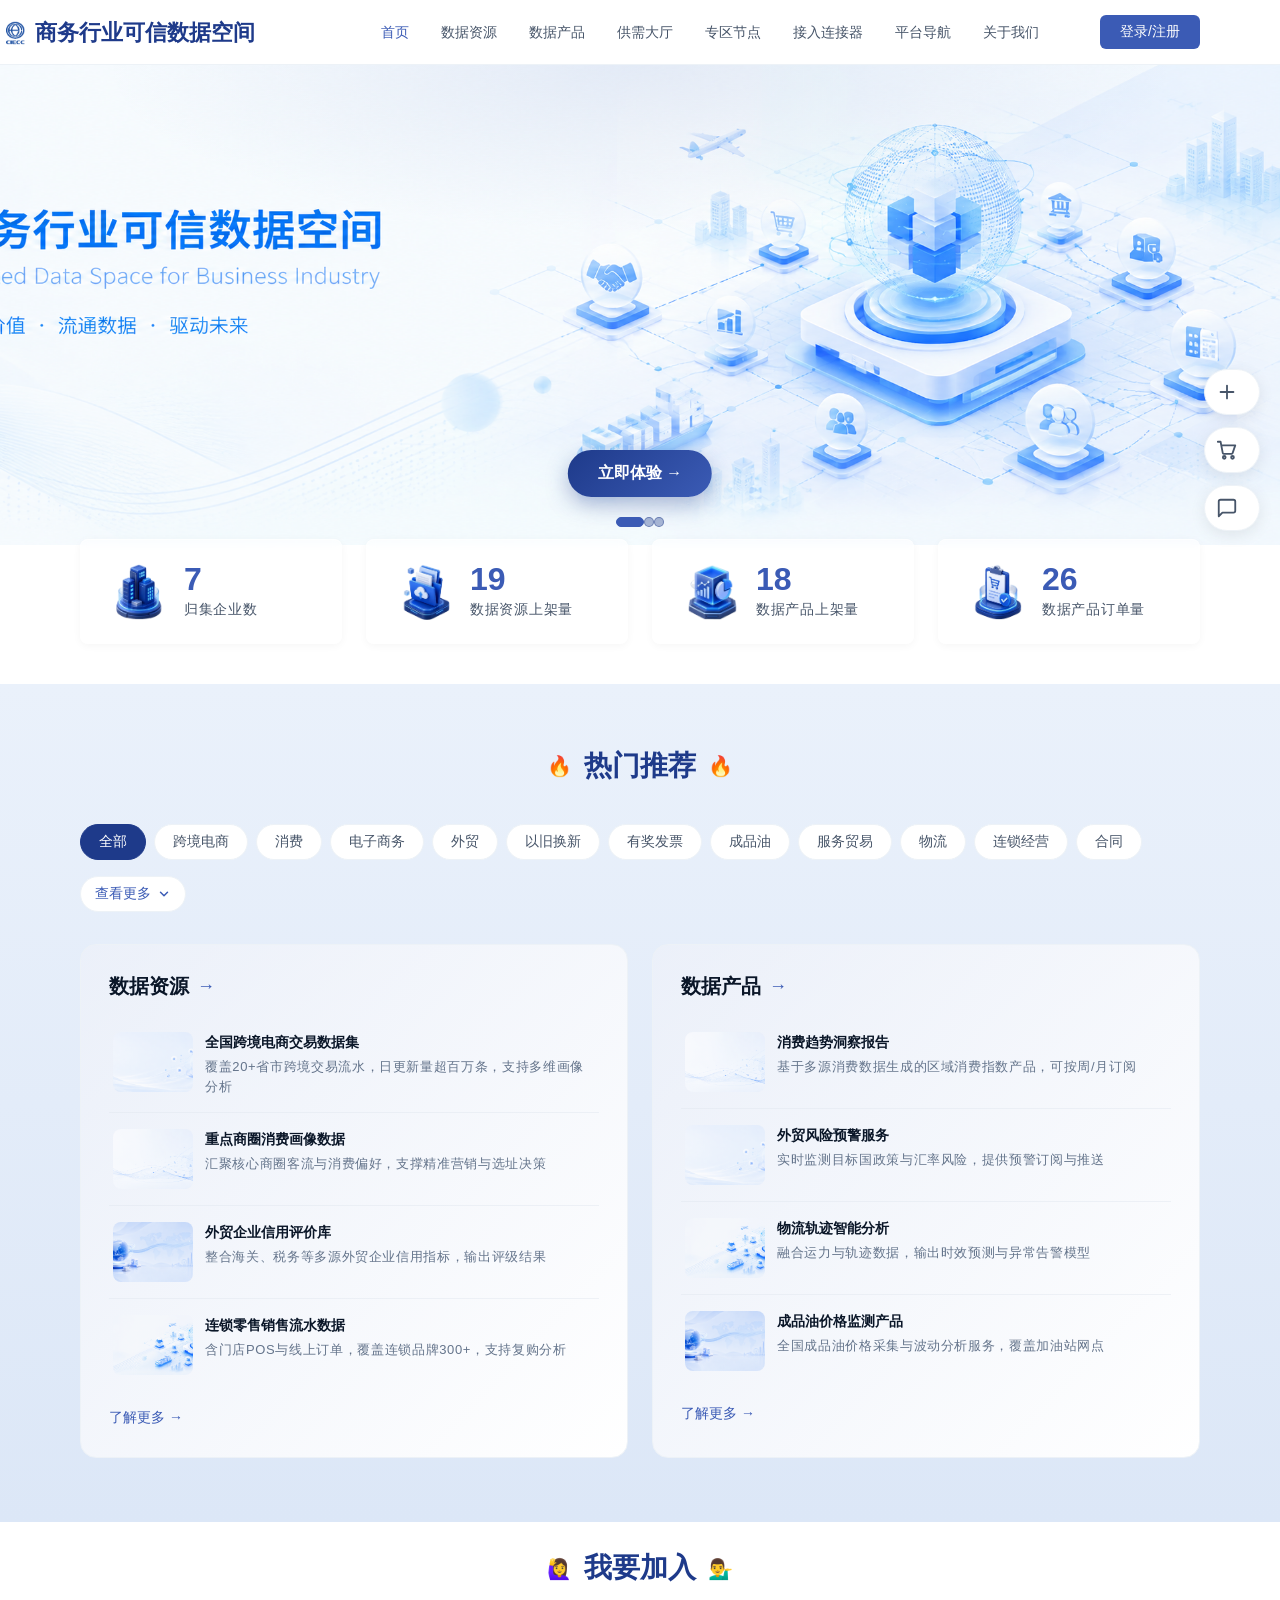
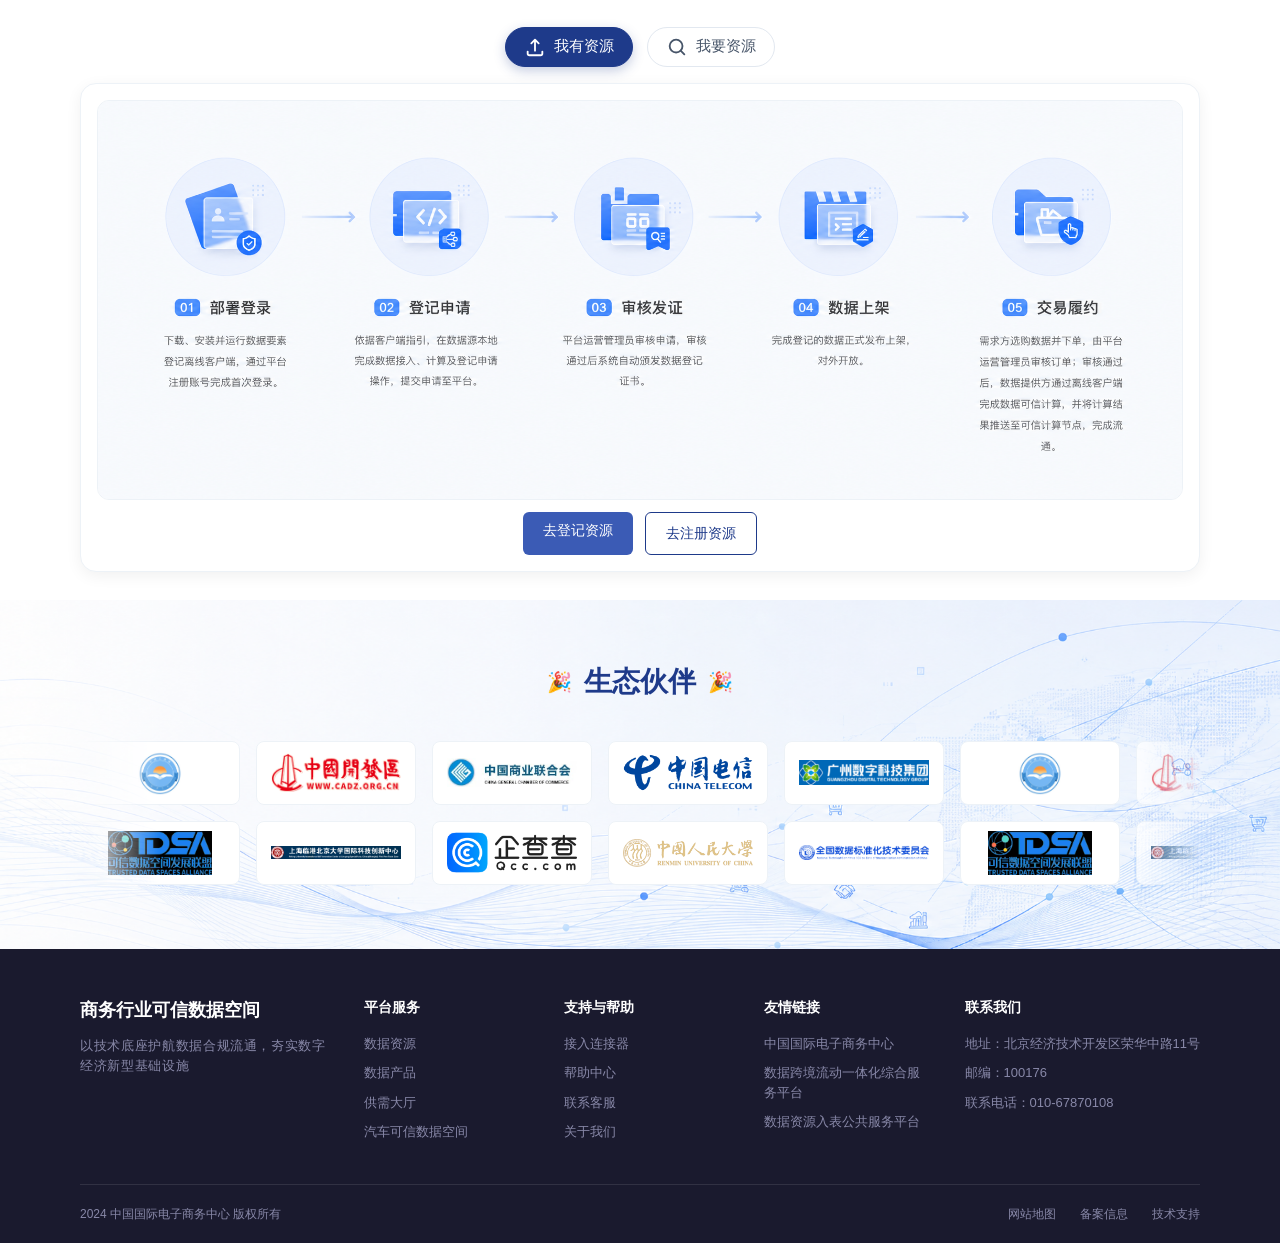
==== index.html @ 0d0eed69 "remove: 智能问数开关 from data resource/product pages" ====
<!DOCTYPE html>
<html lang="zh-CN">
<head>
  <meta charset="UTF-8">
  <meta name="viewport" content="width=device-width, initial-scale=1.0">
  <title>商务行业可信数据空间</title>
  <style>
    :root {
      --primary: #1E3A8A;
      --primary-light: #3B5BB5;
      --primary-bg: #EEF1F9;
      --bg-page: #FFFFFF;
      --bg-section: #F1F5F9;
      --text-primary: #0A1628;
      --text-secondary: #475569;
      --text-tertiary: #64748B;
      --border: #E2E8F0;
      --border-light: #EDF2F7;
      --footer-bg: #1A1A2E;
      --footer-text: #8888A8;
      --white: #FFFFFF;
      --shadow: 0 2px 8px rgba(0, 0, 0, 0.04);
      --shadow-card: 0 4px 16px rgba(0, 0, 0, 0.06);
      --radius-sm: 6px;
      --radius-md: 8px;
      --radius-lg: 12px;
      --radius-xl: 16px;
      --radius-full: 999px;
    }

    * {
      margin: 0;
      padding: 0;
      box-sizing: border-box;
    }

    body {
      font-family: "Inter", -apple-system, BlinkMacSystemFont, "PingFang SC", "Microsoft YaHei", sans-serif;
      color: var(--text-primary);
      background: var(--bg-page);
      line-height: 1.5;
      min-width: 320px;
    }

    a {
      text-decoration: none;
      color: inherit;
    }

    button {
      border: none;
      background: none;
      cursor: pointer;
      font-family: inherit;
    }

    img {
      max-width: 100%;
      display: block;
    }

    .container {
      max-width: 1440px;
      margin: 0 auto;
      padding: 0 80px;
    }

    /* 导航栏 */
    .navbar {
      position: sticky;
      top: 0;
      z-index: 100;
      background: rgba(255, 255, 255, 0.96);
      backdrop-filter: blur(8px);
      border-bottom: 1px solid var(--border-light);
    }

    .navbar-inner {
      height: 64px;
      display: flex;
      align-items: center;
      justify-content: space-between;
      flex-wrap: nowrap;
    }

    .nav-left {
      display: flex;
      align-items: center;
      gap: 8px;
      transform: translateX(-80px);
      flex-shrink: 0;
    }

    .nav-center {
      flex: 1;
      display: flex;
      align-items: center;
      justify-content: center;
      gap: 24px;
      min-width: 0;
    }

    .nav-right {
      flex-shrink: 0;
      margin-left: 16px;
      display: flex;
      align-items: center;
      gap: 12px;
    }

    .nav-search {
      display: none;
      align-items: center;
      gap: 8px;
      width: 320px;
      max-width: 100%;
      padding: 8px 14px;
      background: #F5F7FA;
      border-radius: var(--radius-full);
      border: 1px solid transparent;
      transition: border-color 0.2s, background 0.2s;
    }

    .nav-search:not([hidden]) {
      display: flex;
    }

    .nav-search:focus-within {
      background: #fff;
      border-color: var(--primary-light);
    }

    .nav-search .search-icon {
      width: 16px;
      height: 16px;
      color: #94A3B8;
      flex-shrink: 0;
    }

    .nav-search input {
      flex: 1;
      border: none;
      background: transparent;
      outline: none;
      font-size: 14px;
      color: var(--text-primary);
      min-width: 0;
    }

    .nav-search input::placeholder {
      color: #94A3B8;
    }

    .btn-workbench {
      display: none;
      align-items: center;
      gap: 6px;
      padding: 8px 18px;
      background: #fff;
      color: var(--primary-light);
      border: 1px solid #E2E8F0;
      border-radius: var(--radius-sm);
      font-size: 14px;
      font-weight: 500;
      cursor: pointer;
      transition: background 0.2s, border-color 0.2s;
      white-space: nowrap;
    }

    .btn-workbench:not([hidden]) {
      display: flex;
    }

    .btn-workbench:hover {
      background: var(--primary-bg);
      border-color: var(--primary-light);
    }

    .btn-workbench svg {
      width: 16px;
      height: 16px;
    }

    .logo-img {
      width: 27px;
      height: 32px;
      border-radius: 6px;
      object-fit: cover;
    }

    .logo-text {
      font-size: 22px;
      font-weight: 600;
      color: #1E3A8A;
      white-space: nowrap;
    }

    .nav-menu {
      display: none;
      align-items: center;
      gap: 32px;
    }

    .nav-menu:not([hidden]) {
      display: flex;
    }

    .nav-link {
      font-size: 14px;
      color: var(--text-secondary);
      transition: color 0.2s;
      white-space: nowrap;
    }

    .nav-link:hover,
    .nav-link.active {
      color: var(--primary-light);
    }

    /* 侧边栏 */
    .side-bar {
      position: fixed;
      top: 50%;
      right: 20px;
      transform: translateY(-50%);
      z-index: 200;
      display: flex;
      flex-direction: column;
      gap: 12px;
    }

    .side-item {
      display: flex;
      align-items: center;
      justify-content: flex-end;
      gap: 10px;
      padding: 10px;
      border: 1px solid var(--border-light);
      border-radius: var(--radius-full);
      background: var(--white);
      color: var(--text-secondary);
      box-shadow: 0 4px 16px rgba(0, 0, 0, 0.08);
      cursor: pointer;
      transition: all 0.2s;
      overflow: hidden;
    }

    .side-item:hover {
      background: var(--primary-light);
      color: var(--white);
      border-color: var(--primary-light);
    }

    .side-icon {
      display: flex;
      align-items: center;
      justify-content: center;
      width: 24px;
      height: 24px;
      flex-shrink: 0;
    }

    .side-icon svg {
      width: 22px;
      height: 22px;
    }

    .side-label {
      max-width: 0;
      opacity: 0;
      font-size: 14px;
      font-weight: 500;
      white-space: nowrap;
      transition: max-width 0.25s ease, opacity 0.2s ease, margin 0.25s ease;
    }

    .side-item:hover .side-label {
      max-width: 80px;
      opacity: 1;
      margin-left: 4px;
    }

    .side-toast {
      position: fixed;
      top: 24px;
      left: 50%;
      transform: translateX(-50%) translateY(-20px);
      z-index: 300;
      padding: 12px 24px;
      background: rgba(26, 26, 46, 0.92);
      color: var(--white);
      font-size: 14px;
      border-radius: var(--radius-md);
      opacity: 0;
      pointer-events: none;
      transition: opacity 0.25s, transform 0.25s;
    }

    .side-toast.show {
      opacity: 1;
      transform: translateX(-50%) translateY(0);
    }

    .nav-item-has-dropdown {
      position: relative;
      display: flex;
      align-items: center;
    }

    .nav-dropdown {
      position: absolute;
      top: 100%;
      left: 50%;
      transform: translateX(-50%);
      min-width: 160px;
      margin-top: 8px;
      padding: 8px 0;
      background: var(--white);
      border: 1px solid var(--border-light);
      border-radius: var(--radius-md);
      box-shadow: 0 8px 24px rgba(0, 0, 0, 0.08);
      opacity: 0;
      visibility: hidden;
      transition: opacity 0.2s, visibility 0.2s;
    }

    .nav-item-has-dropdown:hover .nav-dropdown {
      opacity: 1;
      visibility: visible;
    }

    .nav-dropdown-item {
      display: block;
      padding: 10px 20px;
      font-size: 14px;
      color: var(--text-secondary);
      white-space: nowrap;
      transition: background 0.2s, color 0.2s;
    }

    .nav-dropdown-item:hover {
      background: var(--primary-bg);
      color: var(--primary-light);
    }

    .nav-dropdown-item.current {
      color: var(--primary-light);
      font-weight: 600;
      background: var(--primary-bg);
    }

    .nav-dropdown-item.current::after {
      content: '✓';
      margin-left: 8px;
      font-weight: 700;
    }

    .btn-primary {
      display: inline-block;
      background: var(--primary-light);
      color: var(--white);
      padding: 8px 20px;
      border-radius: var(--radius-sm);
      font-size: 14px;
      font-weight: 500;
      transition: opacity 0.2s, transform 0.2s;
    }

    .btn-primary:hover {
      opacity: 0.9;
      transform: translateY(-1px);
    }

    /* Hero */
    .hero {
      position: relative;
      width: 100%;
      min-height: 480px;
      overflow: hidden;
    }

    .hero::before {
      content: "";
      position: absolute;
      inset: 0;
      z-index: 1;
      background: radial-gradient(ellipse 60% 50% at 50% 0%, rgba(59, 91, 181, 0.10), transparent 70%);
      pointer-events: none;
    }

    .hero-slider {
      position: absolute;
      inset: 0;
      z-index: 0;
    }

    .hero-slide {
      position: absolute;
      inset: 0;
      opacity: 0;
      transition: opacity 0.8s ease-in-out;
      background-size: cover;
      background-position: right center;
      background-repeat: no-repeat;
    }

    .hero-slide.active {
      opacity: 1;
    }

    .hero-experience-btn {
      position: absolute;
      left: 50%;
      bottom: 48px;
      transform: translateX(-50%);
      z-index: 4;
      display: none;
      align-items: center;
      gap: 8px;
      padding: 13px 30px;
      font-size: 16px;
      font-weight: 600;
      color: #fff;
      background: linear-gradient(135deg, #1E3A8A, #3B5BB5);
      border: none;
      border-radius: 999px;
      cursor: pointer;
      box-shadow: 0 8px 22px rgba(30, 58, 138, 0.35);
      transition: background 0.25s, box-shadow 0.25s;
    }

    .hero-experience-btn:hover {
      background: linear-gradient(135deg, #3B5BB5, #5568C4);
      box-shadow: 0 10px 26px rgba(30, 58, 138, 0.45);
    }

    .hero-slide.active .hero-experience-btn {
      display: inline-flex;
    }

    .hero-inner {
      position: relative;
      z-index: 2;
      width: 100%;
      max-width: 1440px;
      height: 100%;
      min-height: 480px;
      margin: 0 auto;
      padding: 0 80px;
      display: flex;
      align-items: center;
      justify-content: flex-start;
    }

    .hero-content {
      position: relative;
      z-index: 3;
      max-width: 520px;
      text-align: left;
    }

    .hero-title,
    .hero-subtitle {
      text-align: left;
    }

    .hero-dots {
      position: static;
      z-index: 3;
      display: flex;
      align-items: center;
      justify-content: center;
      gap: 10px;
    }

    .hero-dot {
      width: 10px;
      height: 10px;
      border-radius: 50%;
      background: rgba(30, 58, 138, 0.35);
      border: 1px solid rgba(30, 58, 138, 0.45);
      cursor: pointer;
      transition: all 0.3s;
    }

    .hero-dot.active {
      width: 28px;
      border-radius: 999px;
      background: var(--primary-light);
      border-color: var(--primary-light);
    }

    /* 统计栏（含轮播指示器） */
    .stats {
      position: relative;
      z-index: 10;
      padding: 32px 0 40px;
      background: transparent;
    }

    .stats-dots {
      display: flex;
      justify-content: center;
      margin-bottom: 24px;
    }

    /* 平台概况（数据要素跨境） */
    .overview-grid {
      display: grid;
      grid-template-columns: repeat(6, 1fr);
      gap: 20px;
      margin-bottom: 48px;
    }

    .cross-border-top {
      padding-top: 40px;
    }

    .overview-card {
      background: #fff;
      border-radius: 16px;
      padding: 28px 32px;
      box-shadow: 0 8px 24px rgba(30, 58, 138, 0.08);
      display: flex;
      align-items: center;
      gap: 18px;
    }

    .overview-card .oc-icon {
      width: 48px;
      height: 48px;
      border-radius: 12px;
      background: linear-gradient(135deg, #1E3A8A, #3B5BB5);
      flex-shrink: 0;
    }

    .overview-card .oc-num {
      font-size: 30px;
      font-weight: 700;
      color: var(--primary);
      line-height: 1.1;
      font-variant-numeric: tabular-nums;
    }

    .overview-card .oc-label {
      font-size: 15px;
      color: #555;
      margin-top: 4px;
      letter-spacing: 0.05em;
    }

    /* 数据登记动态表格 */
    .registry-section {
      background: #fff;
      border-radius: 16px;
      padding: 28px 32px 32px;
      box-shadow: 0 8px 24px rgba(30, 58, 138, 0.08);
      margin-bottom: 48px;
    }

    .registry-table-wrap {
      overflow-x: auto;
      max-height: 420px;
      overflow-y: auto;
    }

    .registry-table {
      width: 100%;
      border-collapse: collapse;
      font-size: 14px;
      white-space: nowrap;
    }

    .registry-table th,
    .registry-table td {
      padding: 12px 14px;
      text-align: left;
      border-bottom: 1px solid #eef1f6;
    }

    .registry-table th {
      position: sticky;
      top: 0;
      background: #EDF1F8;
      color: var(--primary);
      font-weight: 600;
      z-index: 1;
    }

    .registry-table tbody tr:hover {
      background: #F4F6FB;
    }

    /* 入表占位 */
    .placeholder-block {
      margin: 60px auto;
      max-width: 900px;
      min-height: 320px;
      border: 2px dashed #c3d0e6;
      border-radius: 16px;
      display: flex;
      align-items: center;
      justify-content: center;
      color: #8a97ad;
      font-size: 18px;
      background: rgba(255, 255, 255, 0.5);
    }

    /* 通用平台板块标题 */
    .platform-section-title {
      font-size: 26px;
      font-weight: 700;
      line-height: 1.3;
      color: var(--primary);
      text-align: center;
      margin: 48px 0 32px;
    }

    .hero-title {
      font-size: 40px;
      font-weight: 700;
      line-height: 1.3;
      color: var(--text-primary);
      margin-bottom: 16px;
    }

    .hero-subtitle {
      font-size: 15px;
      line-height: 1.625;
      color: var(--text-secondary);
      letter-spacing: 0.05em;
    }

    /* 统计栏 */
    .stats {
      position: relative;
      z-index: 10;
      padding: 0 0 40px;
      background: transparent;
      margin-top: -72px;
    }

    .stats-dots {
      display: flex;
      justify-content: center;
      margin-top: 44px;
      margin-bottom: 12px;
    }

    .stats-grid {
      display: grid;
      grid-template-columns: repeat(4, 1fr);
      gap: 24px;
    }

    .stat-card {
      display: flex;
      align-items: center;
      gap: 16px;
      padding: 24px 32px;
      background: rgba(255, 255, 255, 0.55);
      border-radius: var(--radius-md);
      box-shadow: var(--shadow), inset 0 1px 0 rgba(255, 255, 255, 0.6);
      backdrop-filter: blur(4px);
    }

    .stat-icon {
      width: 56px;
      height: 56px;
      display: flex;
      align-items: center;
      justify-content: center;
      flex-shrink: 0;
    }

    .stat-icon img {
      width: 100%;
      height: 100%;
      object-fit: contain;
    }

    .stat-number {
      font-size: 32px;
      font-weight: 700;
      color: var(--primary-light);
      line-height: 1;
      font-variant-numeric: tabular-nums;
    }

    .stat-label {
      font-size: 14px;
      color: var(--text-secondary);
      margin-top: 4px;
      letter-spacing: 0.05em;
    }

    /* 区块标题 */
    .section-title {
      display: flex;
      align-items: center;
      justify-content: center;
      gap: 12px;
      font-size: 28px;
      font-weight: 700;
      line-height: 1.3;
      color: var(--primary);
      margin-bottom: 40px;
      text-align: center;
    }

    .section-title .icon {
      font-size: 20px;
    }

    /* 我要加入 */
    .join-section {
      padding: 28px 0;
      background: var(--bg-page);
    }

    .join-tabs {
      display: flex;
      justify-content: center;
      gap: 14px;
      margin-bottom: 16px;
    }

    .join-tab {
      display: flex;
      align-items: center;
      gap: 8px;
      padding: 8px 18px;
      border-radius: var(--radius-full);
      border: 1px solid var(--border);
      background: var(--white);
      color: var(--text-secondary);
      font-size: 15px;
      font-weight: 500;
      transition: all 0.25s;
    }

    .join-tab:hover {
      border-color: var(--primary);
      color: var(--primary);
    }

    .join-tab.active {
      background: var(--primary);
      border-color: var(--primary);
      color: var(--white);
      box-shadow: 0 4px 12px rgba(30, 58, 138, 0.25);
    }

    .join-tab-icon {
      width: 22px;
      height: 22px;
      display: flex;
      align-items: center;
      justify-content: center;
    }

    .join-panel {
      display: none;
      animation: fadeIn 0.3s ease;
    }

    .join-panel.active {
      display: block;
    }

    @keyframes fadeIn {
      from { opacity: 0; transform: translateY(8px); }
      to { opacity: 1; transform: translateY(0); }
    }

    .join-card {
      max-width: 1200px;
      margin: 0 auto;
      padding: 16px;
      background: var(--white);
      border: 1px solid var(--border-light);
      border-radius: var(--radius-xl);
      box-shadow: var(--shadow-card);
    }

    .join-flowchart {
      margin-bottom: 12px;
      min-height: 180px;
      display: flex;
      align-items: center;
      justify-content: center;
      background: var(--bg-section);
      border: 1px solid var(--border-light);
      border-radius: var(--radius-lg);
      color: var(--text-tertiary);
      font-size: 16px;
      font-weight: 500;
      overflow: hidden;
    }

    .join-flowchart img {
      max-width: 100%;
      height: auto;
      display: block;
    }

    .join-card-header {
      display: flex;
      align-items: center;
      gap: 12px;
      margin-bottom: 16px;
    }

    .join-card-icon {
      width: 40px;
      height: 40px;
      border-radius: 10px;
      background: var(--primary);
      display: flex;
      align-items: center;
      justify-content: center;
    }

    .join-card-icon svg {
      width: 22px;
      height: 22px;
    }

    .join-card-title {
      font-size: 20px;
      font-weight: 600;
      line-height: 1.35;
      color: var(--text-primary);
    }

    .join-card-desc {
      font-size: 14px;
      color: var(--text-secondary);
      margin-bottom: 24px;
      line-height: 1.6;
      letter-spacing: 0.05em;
    }

    .join-actions {
      display: flex;
      justify-content: center;
      gap: 12px;
      flex-wrap: wrap;
    }

    .btn-outline {
      padding: 10px 20px;
      border-radius: var(--radius-sm);
      border: 1px solid var(--primary);
      color: var(--primary);
      font-size: 14px;
      font-weight: 500;
      background: var(--white);
      transition: all 0.2s;
    }

    .btn-outline:hover {
      background: var(--primary-bg);
    }

    /* 热门推荐 */
    .recommend {
      padding: 64px 0;
      background: linear-gradient(180deg, #EAF1Fb 0%, #DCE7F7 100%);
    }

    .filter-bar {
      display: flex;
      align-items: center;
      justify-content: space-between;
      gap: 16px;
      margin-bottom: 32px;
      flex-wrap: wrap;
    }

    .filter-tags {
      display: flex;
      align-items: flex-start;
      gap: 8px;
      flex-wrap: wrap;
      max-height: 42px;
      overflow: hidden;
      transition: max-height 0.3s ease;
    }

    .filter-tags.expanded {
      max-height: 150px;
    }

    .filter-tag {
      padding: 8px 18px;
      border-radius: var(--radius-full);
      border: 1px solid var(--border-light);
      background: var(--white);
      color: var(--text-secondary);
      font-size: 14px;
      transition: all 0.2s;
      white-space: nowrap;
    }

    .filter-tag:hover {
      border-color: var(--primary);
      color: var(--primary);
    }

    .filter-tag.active {
      background: var(--primary);
      border-color: var(--primary);
      color: var(--white);
    }

    .filter-toggle {
      display: flex;
      align-items: center;
      gap: 6px;
      padding: 8px 14px;
      border-radius: var(--radius-full);
      border: 1px solid var(--border-light);
      background: var(--white);
      color: var(--primary-light);
      font-size: 14px;
      white-space: nowrap;
      cursor: pointer;
      transition: all 0.2s;
      flex-shrink: 0;
    }

    .filter-toggle svg {
      width: 14px;
      height: 14px;
      transition: transform 0.2s;
    }

    .filter-toggle.expanded svg {
      transform: rotate(180deg);
    }

    .recommend-cards {
      display: grid;
      grid-template-columns: repeat(2, 1fr);
      gap: 24px;
    }

    .recommend-card {
      background: linear-gradient(135deg, rgba(238, 241, 249, 0.7) 0%, var(--white) 100%);
      border-radius: var(--radius-xl);
      padding: 28px;
      border: 1px solid var(--border-light);
    }

    .recommend-card-header {
      display: flex;
      align-items: center;
      gap: 8px;
      margin-bottom: 16px;
    }

    .recommend-card-title {
      font-size: 20px;
      font-weight: 600;
      line-height: 1.35;
      color: var(--text-primary);
    }

    .recommend-card-arrow {
      color: var(--primary-light);
      font-size: 18px;
      font-weight: 700;
    }

    .recommend-list {
      display: flex;
      flex-direction: column;
    }

    .recommend-item {
      display: flex;
      gap: 12px;
      padding: 16px 4px;
      border-bottom: 1px solid rgba(226, 232, 240, 0.5);
    }

    .recommend-item:last-child {
      border-bottom: none;
    }

    .recommend-thumb {
      width: 80px;
      height: 60px;
      border-radius: var(--radius-md);
      background: #E4E9F6;
      flex-shrink: 0;
      object-fit: cover;
    }

    .recommend-item-title {
      font-size: 14px;
      font-weight: 600;
      color: var(--text-primary);
      margin-bottom: 4px;
    }

    .recommend-item-desc {
      font-size: 13px;
      color: var(--text-tertiary);
      line-height: 1.5;
      letter-spacing: 0.05em;
      overflow: hidden;
      text-overflow: ellipsis;
      display: -webkit-box;
      -webkit-line-clamp: 2;
      -webkit-box-orient: vertical;
    }

    .recommend-more {
      display: inline-flex;
      align-items: center;
      gap: 4px;
      margin-top: 16px;
      color: var(--primary-light);
      font-size: 14px;
      font-weight: 500;
    }

    /* 生态伙伴 */
    .partners {
      padding: 64px 0;
      background: url('./assets/images/joinus-bg.png') center/cover no-repeat;
      overflow: hidden;
    }

    .partner-row {
      position: relative;
      margin-bottom: 16px;
      overflow: hidden;
      mask-image: linear-gradient(to right, transparent, black 80px, black calc(100% - 80px), transparent);
      -webkit-mask-image: linear-gradient(to right, transparent, black 80px, black calc(100% - 80px), transparent);
    }

    .partner-row:last-child {
      margin-bottom: 0;
    }

    .partner-track {
      display: flex;
      gap: 16px;
      width: max-content;
      animation: scroll-left 40s linear infinite;
    }

    .partner-row:nth-child(2) .partner-track {
      animation: scroll-right 45s linear infinite;
    }

    .partner-track:hover {
      animation-play-state: paused;
    }

    @keyframes scroll-left {
      0% { transform: translateX(0); }
      100% { transform: translateX(-33.333%); }
    }

    @keyframes scroll-right {
      0% { transform: translateX(-33.333%); }
      100% { transform: translateX(0); }
    }

    .partner-card {
      width: 160px;
      height: 64px;
      display: flex;
      align-items: center;
      justify-content: center;
      background: var(--white);
      border-radius: var(--radius-md);
      border: 1px solid var(--border-light);
      font-size: 14px;
      color: var(--text-primary);
      font-weight: 500;
      flex-shrink: 0;
    }

    .partner-card img {
      max-width: 130px;
      max-height: 44px;
      width: auto;
      height: auto;
      object-fit: contain;
    }

    /* 页脚 */
    .footer {
      background: var(--footer-bg);
      color: var(--footer-text);
      padding: 48px 0 0;
    }

    .footer-top {
      display: grid;
      grid-template-columns: 1.5fr 1fr 1fr 1fr max-content;
      gap: 32px;
      padding-bottom: 32px;
    }

    .footer-contact-col .footer-link {
      white-space: nowrap;
    }

    .footer-brand-title {
      font-size: 18px;
      font-weight: 600;
      color: var(--white);
      margin-bottom: 12px;
    }

    .footer-brand-desc {
      font-size: 13px;
      line-height: 1.6;
      color: var(--footer-text);
      letter-spacing: 0.05em;
    }

    .footer-col-title {
      font-size: 14px;
      font-weight: 600;
      color: var(--white);
      margin-bottom: 16px;
    }

    .footer-link {
      display: block;
      font-size: 13px;
      color: var(--footer-text);
      margin-bottom: 10px;
      transition: color 0.2s;
    }

    .footer-link:hover {
      color: var(--white);
    }

    .footer-divider {
      height: 1px;
      background: rgba(255, 255, 255, 0.1);
    }

    .footer-bottom {
      display: flex;
      justify-content: space-between;
      align-items: center;
      padding: 20px 0;
      font-size: 12px;
      color: var(--footer-text);
      flex-wrap: wrap;
      gap: 12px;
    }

    .footer-bottom-links {
      display: flex;
      gap: 24px;
    }

    .footer-bottom-links a:hover {
      color: var(--white);
    }

    /* 响应式 */
    @media (max-width: 1200px) {
      .container {
        padding: 0 48px;
      }

      .nav-left {
        transform: translateX(-48px);
      }

      .stats-grid {
        grid-template-columns: repeat(2, 1fr);
      }

      .overview-grid {
        grid-template-columns: repeat(3, 1fr);
      }
    }

    @media (max-width: 992px) {
      .nav-center {
        display: none;
      }

      .hero-title {
        font-size: 32px;
      }

      .recommend-cards {
        grid-template-columns: 1fr;
      }

      .footer-top {
        grid-template-columns: repeat(2, 1fr);
      }
    }

    @media (max-width: 768px) {
      .container {
        padding: 0 24px;
      }

      .nav-left {
        transform: translateX(-24px);
      }

      .stats-grid {
        grid-template-columns: 1fr;
      }

      .overview-grid {
        grid-template-columns: repeat(2, 1fr);
      }

      .join-tabs {
        flex-direction: column;
        align-items: center;
      }

      .filter-bar {
        flex-direction: column;
        align-items: flex-start;
      }

      .footer-top {
        grid-template-columns: 1fr;
        gap: 32px;
      }

      .footer-bottom {
        flex-direction: column;
        align-items: flex-start;
      }
    }
  </style>
  <link rel="stylesheet" href="./assets/css/common.css">
</head>
<body>
  <!-- 导航栏 -->
  <nav class="navbar">
    <div class="container navbar-inner">
      <div class="nav-left">
        <img src="./assets/images/2_5-20260821_150924995.png" alt="Logo" class="logo-img">
        <span class="logo-text">商务行业可信数据空间</span>
      </div>
      <div class="nav-center" id="navCenter">
        <div class="nav-menu">
          <a href="index.html" class="nav-link active">首页</a>
          <a href="data-resource.html" class="nav-link">数据资源</a>
          <a href="data-product.html" class="nav-link">数据产品</a>
          <a href="supply-demand.html" class="nav-link">供需大厅</a>
          <div class="nav-item-has-dropdown">
            <a href="zone-nodes.html" class="nav-link">专区节点</a>
            <div class="nav-dropdown">
              <a href="car-data-space.html" class="nav-dropdown-item">汽车可信数据空间</a>
            </div>
          </div>
          <a href="connector.html" class="nav-link">接入连接器</a>
          <div class="nav-item-has-dropdown">
            <a href="platform-nav.html" class="nav-link">平台导航</a>
            <div class="nav-dropdown">
              <a href="index.html" class="nav-dropdown-item current">商务行业可信数据空间</a>
              <a href="kuajing.html" class="nav-dropdown-item">数据跨境流动一体化综合服务平台</a>
              <a href="rukiao.html" class="nav-dropdown-item">数据资源入表公共服务平台</a>
            </div>
          </div>
          <a href="about.html" class="nav-link">关于我们</a>
        </div>
      </div>
      <div class="nav-right">
        <button class="btn-primary">登录/注册</button>
      </div>
    </div>
  </nav>

  <!-- 侧边栏 -->
  <aside class="side-bar">
    <button class="side-item" data-action="publish">
      <span class="side-icon">
        <svg viewBox="0 0 24 24" fill="none" stroke="currentColor" stroke-width="2" stroke-linecap="round" stroke-linejoin="round">
          <path d="M12 5v14M5 12h14"/>
        </svg>
      </span>
      <span class="side-label">发布需求</span>
    </button>
    <button class="side-item" data-action="cart">
      <span class="side-icon">
        <svg viewBox="0 0 24 24" fill="none" stroke="currentColor" stroke-width="2" stroke-linecap="round" stroke-linejoin="round">
          <circle cx="9" cy="20" r="1.5"/>
          <circle cx="18" cy="20" r="1.5"/>
          <path d="M2 3h3l2.4 12.4a1 1 0 001 .8h8.7a1 1 0 001-.8L21 7H6"/>
        </svg>
      </span>
      <span class="side-label">购物车</span>
    </button>
    <button class="side-item" data-action="service">
      <span class="side-icon">
        <svg viewBox="0 0 24 24" fill="none" stroke="currentColor" stroke-width="2" stroke-linecap="round" stroke-linejoin="round">
          <path d="M21 15a2 2 0 01-2 2H7l-4 4V5a2 2 0 012-2h14a2 2 0 012 2z"/>
        </svg>
      </span>
      <span class="side-label">联系客服</span>
    </button>
  </aside>

  <!-- 侧边栏提示弹窗（占位） -->
  <div class="side-toast" id="sideToast"></div>

  <!-- Hero -->
  <section class="hero">
    <div class="hero-slider" id="heroSlider">
      <div class="hero-slide active" data-href="index.html" style="background-image: url('./assets/images/商务行业可信数据空间.png');">
        <button class="hero-experience-btn">立即体验 →</button>
      </div>
      <div class="hero-slide" data-href="kuajing.html" style="background-image: url('./assets/images/数据跨境流动一体化综合服务平台.png');">
        <button class="hero-experience-btn">立即体验 →</button>
      </div>
      <div class="hero-slide" data-href="rukiao.html" style="background-image: url('./assets/images/数据资源入表公共服务平台.png');">
        <button class="hero-experience-btn">立即体验 →</button>
      </div>
    </div>
  </section>

  <!-- 统计栏 -->
  <section class="stats">
    <div class="stats-dots" id="heroDots"></div>
    <div class="container">
      <div class="stats-grid">
        <div class="stat-card">
          <div class="stat-icon">
            <img src="assets/images/icon/企业数.png" alt="归集企业数">
          </div>
          <div>
            <div class="stat-number">7</div>
            <div class="stat-label">归集企业数</div>
          </div>
        </div>
        <div class="stat-card">
          <div class="stat-icon">
            <img src="assets/images/icon/数据资源上架量.png" alt="数据资源上架量">
          </div>
          <div>
            <div class="stat-number">19</div>
            <div class="stat-label">数据资源上架量</div>
          </div>
        </div>
        <div class="stat-card">
          <div class="stat-icon">
            <img src="assets/images/icon/数据产品上架量.png" alt="数据产品上架量">
          </div>
          <div>
            <div class="stat-number">18</div>
            <div class="stat-label">数据产品上架量</div>
          </div>
        </div>
        <div class="stat-card">
          <div class="stat-icon">
            <img src="assets/images/icon/数据产品订单量.png" alt="数据产品订单量">
          </div>
          <div>
            <div class="stat-number">26</div>
            <div class="stat-label">数据产品订单量</div>
          </div>
        </div>
      </div>
    </div>
  </section>

  <!-- 首页各平台板块 -->
  <div id="homeSections">
    <!-- 热门推荐 -->
    <section class="recommend">
      <div class="container">
        <h2 class="section-title"><span class="icon">🔥</span>热门推荐<span class="icon">🔥</span></h2>
        <div class="filter-bar">
          <div class="filter-tags">
            <button class="filter-tag active">全部</button>
            <button class="filter-tag">跨境电商</button>
            <button class="filter-tag">消费</button>
            <button class="filter-tag">电子商务</button>
            <button class="filter-tag">外贸</button>
            <button class="filter-tag">以旧换新</button>
            <button class="filter-tag">有奖发票</button>
            <button class="filter-tag">成品油</button>
            <button class="filter-tag">服务贸易</button>
            <button class="filter-tag">物流</button>
            <button class="filter-tag">连锁经营</button>
            <button class="filter-tag">合同</button>
          </div>
          <button class="filter-toggle" id="filterToggle">
            查看更多
            <svg viewBox="0 0 24 24" fill="none" stroke="currentColor" stroke-width="2.5" stroke-linecap="round" stroke-linejoin="round">
              <path d="M6 9l6 6 6-6"/>
            </svg>
          </button>
        </div>

        <div class="recommend-cards">
          <div class="recommend-card">
            <div class="recommend-card-header">
              <h3 class="recommend-card-title">数据资源</h3>
              <span class="recommend-card-arrow">→</span>
            </div>
            <div class="recommend-list">
              <div class="recommend-item"><img class="recommend-thumb" src="./assets/images/child-bg.png"><div><div class="recommend-item-title">全国跨境电商交易数据集</div><div class="recommend-item-desc">覆盖20+省市跨境交易流水，日更新量超百万条，支持多维画像分析</div></div></div>
              <div class="recommend-item"><img class="recommend-thumb" src="./assets/images/joinus-bg.png"><div><div class="recommend-item-title">重点商圈消费画像数据</div><div class="recommend-item-desc">汇聚核心商圈客流与消费偏好，支撑精准营销与选址决策</div></div></div>
              <div class="recommend-item"><img class="recommend-thumb" src="./assets/images/firefly-expand.png"><div><div class="recommend-item-title">外贸企业信用评价库</div><div class="recommend-item-desc">整合海关、税务等多源外贸企业信用指标，输出评级结果</div></div></div>
              <div class="recommend-item"><img class="recommend-thumb" src="./assets/images/chatgpt-20260821.png"><div><div class="recommend-item-title">连锁零售销售流水数据</div><div class="recommend-item-desc">含门店POS与线上订单，覆盖连锁品牌300+，支持复购分析</div></div></div>
            </div>
            <a href="data-resource.html" class="recommend-more">了解更多 →</a>
          </div>

          <div class="recommend-card">
            <div class="recommend-card-header">
              <h3 class="recommend-card-title">数据产品</h3>
              <span class="recommend-card-arrow">→</span>
            </div>
            <div class="recommend-list">
              <div class="recommend-item"><img class="recommend-thumb" src="./assets/images/joinus-bg.png"><div><div class="recommend-item-title">消费趋势洞察报告</div><div class="recommend-item-desc">基于多源消费数据生成的区域消费指数产品，可按周/月订阅</div></div></div>
              <div class="recommend-item"><img class="recommend-thumb" src="./assets/images/child-bg.png"><div><div class="recommend-item-title">外贸风险预警服务</div><div class="recommend-item-desc">实时监测目标国政策与汇率风险，提供预警订阅与推送</div></div></div>
              <div class="recommend-item"><img class="recommend-thumb" src="./assets/images/chatgpt-20260821.png"><div><div class="recommend-item-title">物流轨迹智能分析</div><div class="recommend-item-desc">融合运力与轨迹数据，输出时效预测与异常告警模型</div></div></div>
              <div class="recommend-item"><img class="recommend-thumb" src="./assets/images/firefly-expand.png"><div><div class="recommend-item-title">成品油价格监测产品</div><div class="recommend-item-desc">全国成品油价格采集与波动分析服务，覆盖加油站网点</div></div></div>
            </div>
            <a href="data-product.html" class="recommend-more">了解更多 →</a>
          </div>
        </div>
      </div>
    </section>

    <!-- 我要加入 -->
    <section class="join-section">
      <div class="container">
        <h2 class="section-title"><span class="icon">🙋‍♀️</span>我要加入<span class="icon">💁‍♂️</span></h2>
        <div class="join-tabs">
          <button class="join-tab active" data-tab="have">
            <span class="join-tab-icon">
              <svg viewBox="0 0 24 24" fill="none" stroke="currentColor" stroke-width="2" stroke-linecap="round" stroke-linejoin="round">
                <path d="M12 16V4m0 0l-4 4m4-4l4 4M4 17v2a2 2 0 002 2h12a2 2 0 002-2v-2"/>
              </svg>
            </span>
            我有资源
          </button>
          <button class="join-tab" data-tab="need">
            <span class="join-tab-icon">
              <svg viewBox="0 0 24 24" fill="none" stroke="currentColor" stroke-width="2" stroke-linecap="round" stroke-linejoin="round">
                <circle cx="11" cy="11" r="7"/>
                <path d="M16 16l4 4"/>
              </svg>
            </span>
            我要资源
          </button>
        </div>

        <div class="join-panel active" id="panel-have">
          <div class="join-card">
            <div class="join-flowchart"><img src="./assets/images/登记流程图.png" alt="登记资源流程图"></div>
            <div class="join-actions">
              <a class="btn-primary" href="register-pku.html">去登记资源</a>
              <a class="btn-outline" href="register-dianxin.html">去注册资源</a>
            </div>
          </div>
        </div>

        <div class="join-panel" id="panel-need">
          <div class="join-card">
            <div class="join-flowchart"><img src="./assets/images/我要资源流程图.png" alt="我要资源资源流程图"></div>
            <div class="join-actions">
              <a class="btn-primary" href="supply-demand.html">去发现资源</a>
            </div>
          </div>
        </div>
      </div>
    </section>

    <!-- 生态伙伴 -->
    <section class="partners">
      <div class="container">
        <h2 class="section-title"><span class="icon">🎉</span>生态伙伴<span class="icon">🎉</span></h2>
        <div class="partner-row">
          <div class="partner-track">
            <div class="partner-card"><img src="./assets/images/生态伙伴logo/acfic_emblem.png" alt="合作伙伴"></div><div class="partner-card"><img src="./assets/images/生态伙伴logo/cadz_logo.png" alt="合作伙伴"></div><div class="partner-card"><img src="./assets/images/生态伙伴logo/cgcc_logo.jpg" alt="合作伙伴"></div><div class="partner-card"><img src="./assets/images/生态伙伴logo/ct_wikimedia.png" alt="合作伙伴"></div><div class="partner-card"><img src="./assets/images/生态伙伴logo/gzdtg_logo.png" alt="合作伙伴"></div>
            <div class="partner-card"><img src="./assets/images/生态伙伴logo/acfic_emblem.png" alt="合作伙伴"></div><div class="partner-card"><img src="./assets/images/生态伙伴logo/cadz_logo.png" alt="合作伙伴"></div><div class="partner-card"><img src="./assets/images/生态伙伴logo/cgcc_logo.jpg" alt="合作伙伴"></div><div class="partner-card"><img src="./assets/images/生态伙伴logo/ct_wikimedia.png" alt="合作伙伴"></div><div class="partner-card"><img src="./assets/images/生态伙伴logo/gzdtg_logo.png" alt="合作伙伴"></div>
            <div class="partner-card"><img src="./assets/images/生态伙伴logo/acfic_emblem.png" alt="合作伙伴"></div><div class="partner-card"><img src="./assets/images/生态伙伴logo/cadz_logo.png" alt="合作伙伴"></div><div class="partner-card"><img src="./assets/images/生态伙伴logo/cgcc_logo.jpg" alt="合作伙伴"></div><div class="partner-card"><img src="./assets/images/生态伙伴logo/ct_wikimedia.png" alt="合作伙伴"></div><div class="partner-card"><img src="./assets/images/生态伙伴logo/gzdtg_logo.png" alt="合作伙伴"></div>
          </div>
        </div>
        <div class="partner-row">
          <div class="partner-track">
            <div class="partner-card"><img src="./assets/images/生态伙伴logo/p1_12.png" alt="合作伙伴"></div><div class="partner-card"><img src="./assets/images/生态伙伴logo/pkulinkang_logo.png" alt="合作伙伴"></div><div class="partner-card"><img src="./assets/images/生态伙伴logo/qichacha_logo.png" alt="合作伙伴"></div><div class="partner-card"><img src="./assets/images/生态伙伴logo/ruc_red_logo.png" alt="合作伙伴"></div><div class="partner-card"><img src="./assets/images/生态伙伴logo/tc609_logo.png" alt="合作伙伴"></div>
            <div class="partner-card"><img src="./assets/images/生态伙伴logo/p1_12.png" alt="合作伙伴"></div><div class="partner-card"><img src="./assets/images/生态伙伴logo/pkulinkang_logo.png" alt="合作伙伴"></div><div class="partner-card"><img src="./assets/images/生态伙伴logo/qichacha_logo.png" alt="合作伙伴"></div><div class="partner-card"><img src="./assets/images/生态伙伴logo/ruc_red_logo.png" alt="合作伙伴"></div><div class="partner-card"><img src="./assets/images/生态伙伴logo/tc609_logo.png" alt="合作伙伴"></div>
            <div class="partner-card"><img src="./assets/images/生态伙伴logo/p1_12.png" alt="合作伙伴"></div><div class="partner-card"><img src="./assets/images/生态伙伴logo/pkulinkang_logo.png" alt="合作伙伴"></div><div class="partner-card"><img src="./assets/images/生态伙伴logo/qichacha_logo.png" alt="合作伙伴"></div><div class="partner-card"><img src="./assets/images/生态伙伴logo/ruc_red_logo.png" alt="合作伙伴"></div><div class="partner-card"><img src="./assets/images/生态伙伴logo/tc609_logo.png" alt="合作伙伴"></div>
          </div>
        </div>
      </div>
    </section>
  </div>

  <!-- 页脚 -->
  <footer class="footer">
    <div class="container">
      <div class="footer-top">
        <div class="footer-col">
          <div class="footer-brand-title">商务行业可信数据空间</div>
          <p class="footer-brand-desc">以技术底座护航数据合规流通，夯实数字经济新型基础设施</p>
        </div>
        <div class="footer-col">
          <div class="footer-col-title">平台服务</div>
          <a href="data-resource.html" class="footer-link">数据资源</a>
          <a href="data-product.html" class="footer-link">数据产品</a>
          <a href="supply-demand.html" class="footer-link">供需大厅</a>
          <a href="car-data-space.html" class="footer-link">汽车可信数据空间</a>
        </div>
        <div class="footer-col">
          <div class="footer-col-title">支持与帮助</div>
          <a href="connector.html" class="footer-link">接入连接器</a>
          <a href="#" class="footer-link">帮助中心</a>
          <a href="#" class="footer-link">联系客服</a>
          <a href="about.html" class="footer-link">关于我们</a>
        </div>
        <div class="footer-col">
          <div class="footer-col-title">友情链接</div>
          <a href="#" class="footer-link">中国国际电子商务中心</a>
          <a href="kuajing.html" class="footer-link">数据跨境流动一体化综合服务平台</a>
          <a href="rukiao.html" class="footer-link">数据资源入表公共服务平台</a>
        </div>
        <div class="footer-col footer-contact-col">
          <div class="footer-col-title">联系我们</div>
          <a href="#" class="footer-link">地址：北京经济技术开发区荣华中路11号</a>
          <a href="#" class="footer-link">邮编：100176</a>
          <a href="tel:010-67870108" class="footer-link">联系电话：010-67870108</a>
        </div>
      </div>
      <div class="footer-divider"></div>
      <div class="footer-bottom">
        <span>2024 中国国际电子商务中心 版权所有</span>
        <div class="footer-bottom-links">
          <a href="#">网站地图</a>
          <a href="#">备案信息</a>
          <a href="#">技术支持</a>
        </div>
      </div>
    </div>
  </footer>

  <script>
    // 初始平台（单一站点，无平台切换）
    const currentPlatformName = '可信数据空间';

    // 我要加入 Tab 切换
    const joinTabs = document.querySelectorAll('.join-tab');
    const joinPanels = document.querySelectorAll('.join-panel');

    joinTabs.forEach(tab => {
      tab.addEventListener('click', () => {
        const target = tab.dataset.tab;

        joinTabs.forEach(t => t.classList.remove('active'));
        tab.classList.add('active');

        joinPanels.forEach(panel => {
          panel.classList.toggle('active', panel.id === 'panel-' + target);
        });
      });
    });

    // 热门推荐筛选标签
    const filterTags = document.querySelectorAll('.filter-tag');
    filterTags.forEach(tag => {
      tag.addEventListener('click', () => {
        filterTags.forEach(t => t.classList.remove('active'));
        tag.classList.add('active');
      });
    });

    // 侧边栏功能
    const sideItems = document.querySelectorAll('.side-item');
    const sideToast = document.getElementById('sideToast');
    const sideToastMessages = {
      publish: '发布需求（占位）',
      cart: '购物车（占位）',
      service: '联系客服（占位）'
    };
    let sideToastTimer = null;

    function showToast(msg) {
      sideToast.textContent = msg;
      sideToast.classList.add('show');
      clearTimeout(sideToastTimer);
      sideToastTimer = setTimeout(() => {
        sideToast.classList.remove('show');
      }, 2000);
    }

    sideItems.forEach(item => {
      item.addEventListener('click', () => {
        const action = item.dataset.action;
        showToast(sideToastMessages[action] || '占位功能');
      });
    });

    // 热门推荐 / 我要资源：占位提示
    document.querySelectorAll('[data-toast]').forEach(el => {
      el.addEventListener('click', (e) => {
        e.preventDefault();
        showToast(el.dataset.toast);
      });
    });

    // Hero 轮播
    (function initHeroSlider() {
      const slides = document.querySelectorAll('.hero-slide');
      const dotsContainer = document.getElementById('heroDots');
      let current = 0;
      let autoTimer = null;

      if (!slides.length) return;

      slides.forEach((_, index) => {
        const dot = document.createElement('button');
        dot.className = 'hero-dot' + (index === 0 ? ' active' : '');
        dot.setAttribute('aria-label', '切换到第' + (index + 1) + '张');
        dot.addEventListener('click', () => goTo(index));
        dotsContainer.appendChild(dot);
      });

      const dots = dotsContainer.querySelectorAll('.hero-dot');

      window.heroAutoEnabled = (currentPlatformName === '可信数据空间');

      function goTo(index) {
        if (index === current) return;
        slides[current].classList.remove('active');
        dots[current].classList.remove('active');
        current = index;
        slides[current].classList.add('active');
        dots[current].classList.add('active');
        resetAutoPlay();
      }

      function next() {
        if (!window.heroAutoEnabled) return;
        goTo((current + 1) % slides.length);
      }

      function resetAutoPlay() {
        clearInterval(autoTimer);
        if (window.heroAutoEnabled) {
          autoTimer = setInterval(next, 5000);
        }
      }

      // 立即体验按钮：跳转到对应平台
      slides.forEach(slide => {
        const btn = slide.querySelector('.hero-experience-btn');
        if (!btn) return;
        btn.addEventListener('click', () => {
          const href = slide.getAttribute('data-href');
          if (href) {
            window.location.href = href;
          } else {
            const target = document.querySelector('#homeSections');
            if (target) target.scrollIntoView({ behavior: 'smooth' });
          }
        });
      });

      resetAutoPlay();
    })();
  </script>
</body>
</html>
---- assets/css/common.css ----
/* 公共样式：设计变量、基础重置、导航栏、侧边栏、页脚、按钮、页面占位、响应式 */

:root {
  --primary: #1E3A8A;
  --primary-light: #3B5BB5;
  --primary-bg: #EEF1F9;
  --bg-page: #FFFFFF;
  --bg-section: #F1F5F9;
  --text-primary: #0A1628;
  --text-secondary: #475569;
  --text-tertiary: #64748B;
  --border: #E2E8F0;
  --border-light: #EDF2F7;
  --footer-bg: #1A1A2E;
  --footer-text: #8888A8;
  --white: #FFFFFF;
  --shadow: 0 2px 8px rgba(0, 0, 0, 0.04);
  --shadow-card: 0 4px 16px rgba(0, 0, 0, 0.06);
  --radius-sm: 6px;
  --radius-md: 8px;
  --radius-lg: 12px;
  --radius-xl: 16px;
  --radius-full: 999px;
}

* {
  margin: 0;
  padding: 0;
  box-sizing: border-box;
}

body {
  font-family: "Inter", -apple-system, BlinkMacSystemFont, "PingFang SC", "Microsoft YaHei", sans-serif;
  color: var(--text-primary);
  background: var(--bg-page);
  line-height: 1.5;
  min-width: 320px;
}

a {
  text-decoration: none;
  color: inherit;
}

button {
  border: none;
  background: none;
  cursor: pointer;
  font-family: inherit;
}

img {
  max-width: 100%;
  display: block;
}

.container {
  max-width: 1440px;
  margin: 0 auto;
  padding: 0 80px;
}

/* ========== 导航栏 ========== */
.navbar {
  position: sticky;
  top: 0;
  z-index: 100;
  background: rgba(255, 255, 255, 0.96);
  backdrop-filter: blur(8px);
  border-bottom: 1px solid var(--border-light);
}

.navbar-inner {
  height: 64px;
  display: flex;
  align-items: center;
  justify-content: space-between;
  flex-wrap: nowrap;
}

.nav-left {
  display: flex;
  align-items: center;
  gap: 8px;
  transform: translateX(-80px);
  flex-shrink: 0;
}

.nav-center {
  flex: 1;
  display: flex;
  align-items: center;
  justify-content: center;
  gap: 24px;
  min-width: 0;
}

.nav-right {
  flex-shrink: 0;
  margin-left: 16px;
  display: flex;
  align-items: center;
  gap: 12px;
}

.logo-img {
  width: 27px;
  height: 32px;
  border-radius: 6px;
  object-fit: cover;
}

.logo-text {
  font-size: 22px;
  font-weight: 600;
  color: #1E3A8A;
  white-space: nowrap;
}

.nav-menu {
  display: none;
  align-items: center;
  gap: 32px;
}

.nav-menu:not([hidden]) {
  display: flex;
}

.nav-link {
  font-size: 14px;
  color: var(--text-secondary);
  transition: color 0.2s;
  white-space: nowrap;
}

.nav-link:hover,
.nav-link.active {
  color: var(--primary-light);
}

.nav-item-has-dropdown {
  position: relative;
  display: flex;
  align-items: center;
}

.nav-dropdown {
  position: absolute;
  top: 100%;
  left: 50%;
  transform: translateX(-50%);
  min-width: 160px;
  margin-top: 8px;
  padding: 8px 0;
  background: var(--white);
  border: 1px solid var(--border-light);
  border-radius: var(--radius-md);
  box-shadow: 0 8px 24px rgba(0, 0, 0, 0.08);
  opacity: 0;
  visibility: hidden;
  transition: opacity 0.2s, visibility 0.2s;
}

.nav-item-has-dropdown:hover .nav-dropdown {
  opacity: 1;
  visibility: visible;
}

.nav-dropdown-item {
  display: block;
  padding: 10px 20px;
  font-size: 14px;
  color: var(--text-secondary);
  white-space: nowrap;
  transition: background 0.2s, color 0.2s;
}

.nav-dropdown-item:hover {
  background: var(--primary-bg);
  color: var(--primary-light);
}

.nav-dropdown-item.current {
  color: var(--primary-light);
  font-weight: 600;
  background: var(--primary-bg);
}

.nav-dropdown-item.current::after {
  content: '✓';
  margin-left: 8px;
  font-weight: 700;
}

/* ========== 按钮 ========== */
.btn-primary {
  display: inline-block;
  background: var(--primary-light);
  color: var(--white);
  padding: 8px 20px;
  border-radius: var(--radius-sm);
  font-size: 14px;
  font-weight: 500;
  transition: opacity 0.2s, transform 0.2s;
}

.btn-primary:hover {
  opacity: 0.9;
  transform: translateY(-1px);
}

.btn-outline {
  padding: 10px 20px;
  border-radius: var(--radius-sm);
  border: 1px solid var(--primary);
  color: var(--primary);
  font-size: 14px;
  font-weight: 500;
  background: var(--white);
  transition: all 0.2s;
}

.btn-outline:hover {
  background: var(--primary-bg);
}

/* ========== 侧边栏（右侧悬浮工具条） ========== */
.side-bar {
  position: fixed;
  top: 50%;
  right: 20px;
  transform: translateY(-50%);
  z-index: 200;
  display: flex;
  flex-direction: column;
  gap: 12px;
}

.side-item {
  display: flex;
  align-items: center;
  justify-content: flex-end;
  gap: 10px;
  padding: 10px;
  border: 1px solid var(--border-light);
  border-radius: var(--radius-full);
  background: var(--white);
  color: var(--text-secondary);
  box-shadow: 0 4px 16px rgba(0, 0, 0, 0.08);
  cursor: pointer;
  transition: all 0.2s;
  overflow: hidden;
}

.side-item:hover {
  background: var(--primary-light);
  color: var(--white);
  border-color: var(--primary-light);
}

.side-icon {
  display: flex;
  align-items: center;
  justify-content: center;
  width: 24px;
  height: 24px;
  flex-shrink: 0;
}

.side-icon svg {
  width: 22px;
  height: 22px;
}

.side-label {
  max-width: 0;
  opacity: 0;
  font-size: 14px;
  font-weight: 500;
  white-space: nowrap;
  transition: max-width 0.25s ease, opacity 0.2s ease, margin 0.25s ease;
}

.side-item:hover .side-label {
  max-width: 80px;
  opacity: 1;
  margin-left: 4px;
}

.side-toast {
  position: fixed;
  top: 24px;
  left: 50%;
  transform: translateX(-50%) translateY(-20px);
  z-index: 300;
  padding: 12px 24px;
  background: rgba(26, 26, 46, 0.92);
  color: var(--white);
  font-size: 14px;
  border-radius: var(--radius-md);
  opacity: 0;
  pointer-events: none;
  transition: opacity 0.25s, transform 0.25s;
}

.side-toast.show {
  opacity: 1;
  transform: translateX(-50%) translateY(0);
}

/* ========== 页面主体 / 占位 ========== */
.page-main {
  min-height: 60vh;
  padding: 48px 0 64px;
}

.page-title {
  font-size: 28px;
  font-weight: 700;
  line-height: 1.3;
  color: var(--primary);
}

.page-desc {
  font-size: 14px;
  color: var(--text-secondary);
  margin-top: 8px;
  letter-spacing: 0.05em;
}

.page-placeholder {
  margin-top: 32px;
  min-height: 360px;
  border: 2px dashed #c3d0e6;
  border-radius: var(--radius-xl);
  display: flex;
  align-items: center;
  justify-content: center;
  color: #8a97ad;
  font-size: 18px;
  background: rgba(241, 245, 249, 0.5);
}

/* ========== 页脚 ========== */
.footer {
  background: var(--footer-bg);
  color: var(--footer-text);
  padding: 48px 0 0;
}

.footer-top {
  display: grid;
  grid-template-columns: 1.5fr 1fr 1fr 1fr max-content;
  gap: 32px;
  padding-bottom: 32px;
}

.footer-contact-col .footer-link {
  white-space: nowrap;
}

.footer-brand-title {
  font-size: 18px;
  font-weight: 600;
  color: var(--white);
  margin-bottom: 12px;
}

.footer-brand-desc {
  font-size: 13px;
  line-height: 1.6;
  color: var(--footer-text);
  letter-spacing: 0.05em;
}

.footer-col-title {
  font-size: 14px;
  font-weight: 600;
  color: var(--white);
  margin-bottom: 16px;
}

.footer-link {
  display: block;
  font-size: 13px;
  color: var(--footer-text);
  margin-bottom: 10px;
  transition: color 0.2s;
}

.footer-link:hover {
  color: var(--white);
}

.footer-divider {
  height: 1px;
  background: rgba(255, 255, 255, 0.1);
}

.footer-bottom {
  display: flex;
  justify-content: space-between;
  align-items: center;
  padding: 20px 0;
  font-size: 12px;
  color: var(--footer-text);
  flex-wrap: wrap;
  gap: 12px;
}

.footer-bottom-links {
  display: flex;
  gap: 24px;
}

.footer-bottom-links a:hover {
  color: var(--white);
}

/* ========== 响应式 ========== */
@media (max-width: 1200px) {
  .container {
    padding: 0 48px;
  }

  .nav-left {
    transform: translateX(-48px);
  }
}

@media (max-width: 992px) {
  .nav-center {
    display: none;
  }

  .footer-top {
    grid-template-columns: repeat(2, 1fr);
  }
}

@media (max-width: 768px) {
  .container {
    padding: 0 24px;
  }

  .nav-left {
    transform: translateX(-24px);
  }

  .footer-top {
    grid-template-columns: 1fr;
    gap: 32px;
  }

  .footer-bottom {
    flex-direction: column;
    align-items: flex-start;
  }
}

/* ========== 数据资源 / 数据产品 列表页 ========== */
.catalog-page {
  min-height: 60vh;
  padding: 44px 0 64px;
  background: linear-gradient(180deg, #E8F1FB 0%, #F3F7FC 420px, #F6F8FB 100%);
}

.cat-title {
  font-size: 34px;
  font-weight: 800;
  text-align: center;
  color: var(--primary);
  letter-spacing: 0.02em;
}

.cat-subtitle {
  margin-top: 10px;
  text-align: center;
  font-size: 14px;
  color: var(--text-tertiary);
  letter-spacing: 0.08em;
}

/* 搜索框 */
.cat-search {
  max-width: 660px;
  margin: 30px auto 0;
  display: flex;
  align-items: center;
  background: var(--white);
  border: 1px solid var(--border-light);
  border-radius: var(--radius-md);
  padding: 5px 5px 5px 16px;
  box-shadow: 0 6px 18px rgba(30, 58, 138, 0.08);
}

.cat-search-icon {
  width: 18px;
  height: 18px;
  color: #94A3B8;
  flex-shrink: 0;
  display: flex;
}

.cat-search-icon svg {
  width: 100%;
  height: 100%;
}

.cat-search input {
  flex: 1;
  border: none;
  outline: none;
  background: transparent;
  font-size: 14px;
  color: var(--text-primary);
  padding: 8px 12px;
  min-width: 0;
}

.cat-search input::placeholder {
  color: #94A3B8;
}

.cat-smart {
  display: flex;
  align-items: center;
  gap: 6px;
  font-size: 13px;
  color: var(--text-secondary);
  margin-right: 12px;
  white-space: nowrap;
}

.cat-smart .bolt {
  display: flex;
  width: 14px;
  height: 14px;
  color: #F59E0B;
}

.cat-smart .bolt svg {
  width: 100%;
  height: 100%;
}

.cat-toggle {
  width: 34px;
  height: 18px;
  border-radius: var(--radius-full);
  background: #E2E8F0;
  position: relative;
  cursor: pointer;
  transition: background 0.2s;
  flex-shrink: 0;
}

.cat-toggle::after {
  content: '';
  position: absolute;
  top: 2px;
  left: 2px;
  width: 14px;
  height: 14px;
  border-radius: 50%;
  background: var(--white);
  box-shadow: 0 1px 3px rgba(0, 0, 0, 0.2);
  transition: transform 0.2s;
}

.cat-toggle.on {
  background: var(--primary-light);
}

.cat-toggle.on::after {
  transform: translateX(16px);
}

.cat-search-btn {
  padding: 10px 28px;
  background: var(--primary-light);
  color: var(--white);
  font-size: 15px;
  font-weight: 600;
  border-radius: var(--radius-sm);
  letter-spacing: 0.25em;
  transition: opacity 0.2s;
  flex-shrink: 0;
}

.cat-search-btn:hover {
  opacity: 0.92;
}

/* 热门搜索 */
.cat-hot {
  margin-top: 16px;
  display: flex;
  align-items: center;
  justify-content: center;
  gap: 10px;
  flex-wrap: wrap;
  font-size: 13px;
  color: var(--text-tertiary);
}

.cat-hot-label {
  display: inline-flex;
  align-items: center;
  gap: 4px;
}

.cat-hot-label svg {
  width: 14px;
  height: 14px;
  color: #F59E0B;
}

.cat-hot-tag {
  padding: 5px 14px;
  background: rgba(255, 255, 255, 0.85);
  border: 1px solid var(--border-light);
  border-radius: var(--radius-full);
  color: var(--text-secondary);
  font-size: 13px;
  cursor: pointer;
  transition: all 0.2s;
}

.cat-hot-tag:hover {
  color: var(--primary-light);
  border-color: var(--primary-light);
}

/* 筛选器 */
.cat-filters {
  margin-top: 28px;
}

.cat-filter-row {
  display: flex;
  align-items: flex-start;
  gap: 16px;
  padding: 7px 0;
}

.cat-filter-label {
  flex-shrink: 0;
  width: 68px;
  font-size: 14px;
  color: var(--text-secondary);
  line-height: 31px;
}

.cat-filter-tags {
  display: flex;
  flex-wrap: wrap;
  gap: 10px 12px;
  flex: 1;
  align-items: flex-start;
}

.cat-tag {
  padding: 6px 16px;
  background: var(--white);
  border: 1px solid var(--border-light);
  border-radius: var(--radius-sm);
  font-size: 13px;
  color: var(--text-secondary);
  cursor: pointer;
  transition: all 0.15s;
  white-space: nowrap;
}

.cat-tag:hover {
  color: var(--primary-light);
  border-color: var(--primary-light);
}

.cat-tag.active {
  background: #E8F0FE;
  border-color: var(--primary-light);
  color: var(--primary-light);
  font-weight: 500;
}

.cat-tag .caret {
  font-size: 10px;
  margin-left: 4px;
  color: #94A3B8;
}

.cat-extra-tags {
  display: contents;
}

.cat-extra-tags.collapsed {
  display: none;
}

.cat-tag-toggle {
  padding: 6px 14px;
  background: var(--white);
  border: 1px solid var(--border-light);
  border-radius: var(--radius-sm);
  font-size: 13px;
  color: var(--text-secondary);
  cursor: pointer;
  display: inline-flex;
  align-items: center;
  gap: 4px;
  transition: all 0.15s;
}

.cat-tag-toggle:hover {
  color: var(--primary-light);
  border-color: var(--primary-light);
}

/* 结果工具栏 */
.cat-toolbar {
  display: flex;
  align-items: center;
  justify-content: space-between;
  margin: 34px 0 18px;
  flex-wrap: wrap;
  gap: 12px;
}

.cat-result-count {
  font-size: 14px;
  color: var(--text-secondary);
}

.cat-result-count b {
  color: var(--primary-light);
  font-size: 18px;
  margin: 0 2px;
}

.cat-sort {
  display: flex;
  gap: 28px;
}

.cat-sort-btn {
  font-size: 14px;
  color: var(--text-secondary);
  background: none;
  cursor: pointer;
  display: inline-flex;
  align-items: center;
  gap: 3px;
  transition: color 0.15s;
}

.cat-sort-btn:hover {
  color: var(--primary-light);
}

.cat-sort-btn.active {
  color: var(--primary-light);
  font-weight: 600;
}

.cat-sort-arrows {
  font-size: 10px;
  line-height: 1;
  letter-spacing: -2px;
  color: inherit;
  opacity: 0.75;
}

/* 卡片网格 */
.cat-grid {
  display: grid;
  grid-template-columns: repeat(3, 1fr);
  gap: 20px;
}

.cat-card {
  background: var(--white);
  border-radius: var(--radius-lg);
  padding: 20px;
  box-shadow: 0 4px 16px rgba(30, 58, 138, 0.06);
  display: flex;
  flex-direction: column;
  transition: transform 0.2s, box-shadow 0.2s;
}

.cat-card:hover {
  transform: translateY(-3px);
  box-shadow: 0 10px 24px rgba(30, 58, 138, 0.12);
}

.cat-card-head {
  display: flex;
  align-items: center;
  gap: 10px;
  min-width: 0;
}

.cat-card-logo {
  width: 42px;
  height: 42px;
  border-radius: 8px;
  flex-shrink: 0;
  object-fit: cover;
  background: #E4ECF8;
}

.cat-card-title {
  font-size: 15px;
  font-weight: 600;
  color: var(--text-primary);
  line-height: 1.4;
  overflow: hidden;
  text-overflow: ellipsis;
  white-space: nowrap;
}

.cat-card-badges {
  display: flex;
  gap: 6px;
  margin: 10px 0 0 52px;
  flex-wrap: wrap;
}

.badge {
  font-size: 11px;
  padding: 2px 8px;
  border-radius: 4px;
  line-height: 1.6;
  white-space: nowrap;
}

.badge-ver {
  color: #EA8C00;
  border: 1px solid #F5C08A;
  background: var(--white);
  font-weight: 600;
}

.badge-type {
  color: #EA8C00;
  background: #FFF3E5;
  border: 1px solid #FFE0B8;
}

.cat-card-desc {
  margin-top: 12px;
  font-size: 13px;
  color: var(--text-secondary);
  line-height: 1.6;
  letter-spacing: 0.02em;
  display: -webkit-box;
  -webkit-line-clamp: 2;
  -webkit-box-orient: vertical;
  overflow: hidden;
  min-height: 42px;
}

.cat-meta {
  display: flex;
  align-items: center;
  gap: 6px;
  margin-top: 8px;
  font-size: 12px;
  color: var(--text-tertiary);
  min-width: 0;
}

.cat-meta svg {
  width: 13px;
  height: 13px;
  flex-shrink: 0;
}

.cat-meta-text {
  overflow: hidden;
  text-overflow: ellipsis;
  white-space: nowrap;
}

.cat-card-info {
  display: flex;
  align-items: center;
  gap: 14px;
  margin-top: 10px;
  font-size: 12px;
  color: #94A3B8;
}

.cat-card-info svg {
  width: 12px;
  height: 12px;
  margin-right: 3px;
  vertical-align: -1px;
}

.cat-card-info .spacer {
  flex: 1;
}

.cat-card-bottom {
  display: flex;
  align-items: center;
  justify-content: space-between;
  margin-top: 14px;
  padding-top: 12px;
  border-top: 1px solid var(--border-light);
}

.cat-price {
  color: #F26D21;
  font-size: 16px;
  font-weight: 700;
}

.cat-price small {
  font-size: 12px;
  font-weight: 500;
}

.cat-buy {
  display: inline-flex;
  align-items: center;
  gap: 4px;
  color: var(--primary-light);
  font-size: 13px;
  cursor: pointer;
}

.cat-buy svg {
  width: 14px;
  height: 14px;
}

/* 分页 */
.cat-pagination {
  display: flex;
  align-items: center;
  justify-content: center;
  gap: 20px;
  margin-top: 36px;
  flex-wrap: wrap;
}

.cat-page-info {
  font-size: 13px;
  color: var(--text-secondary);
}

.cat-pages {
  display: flex;
  gap: 8px;
}

.cat-page-btn {
  min-width: 32px;
  height: 32px;
  padding: 0 8px;
  border: 1px solid var(--border);
  border-radius: var(--radius-sm);
  background: var(--white);
  color: var(--text-secondary);
  font-size: 14px;
  cursor: pointer;
  transition: all 0.15s;
}

.cat-page-btn:hover {
  border-color: var(--primary-light);
  color: var(--primary-light);
}

.cat-page-btn.active {
  background: var(--primary-light);
  border-color: var(--primary-light);
  color: var(--white);
}

@media (max-width: 992px) {
  .cat-grid {
    grid-template-columns: repeat(2, 1fr);
  }
}

@media (max-width: 640px) {
  .cat-grid {
    grid-template-columns: 1fr;
  }

  .cat-filter-label {
    width: auto;
    line-height: 31px;
  }

  .cat-toolbar {
    flex-direction: column;
    align-items: flex-start;
  }

  .cat-card-badges {
    margin-left: 0;
  }
}
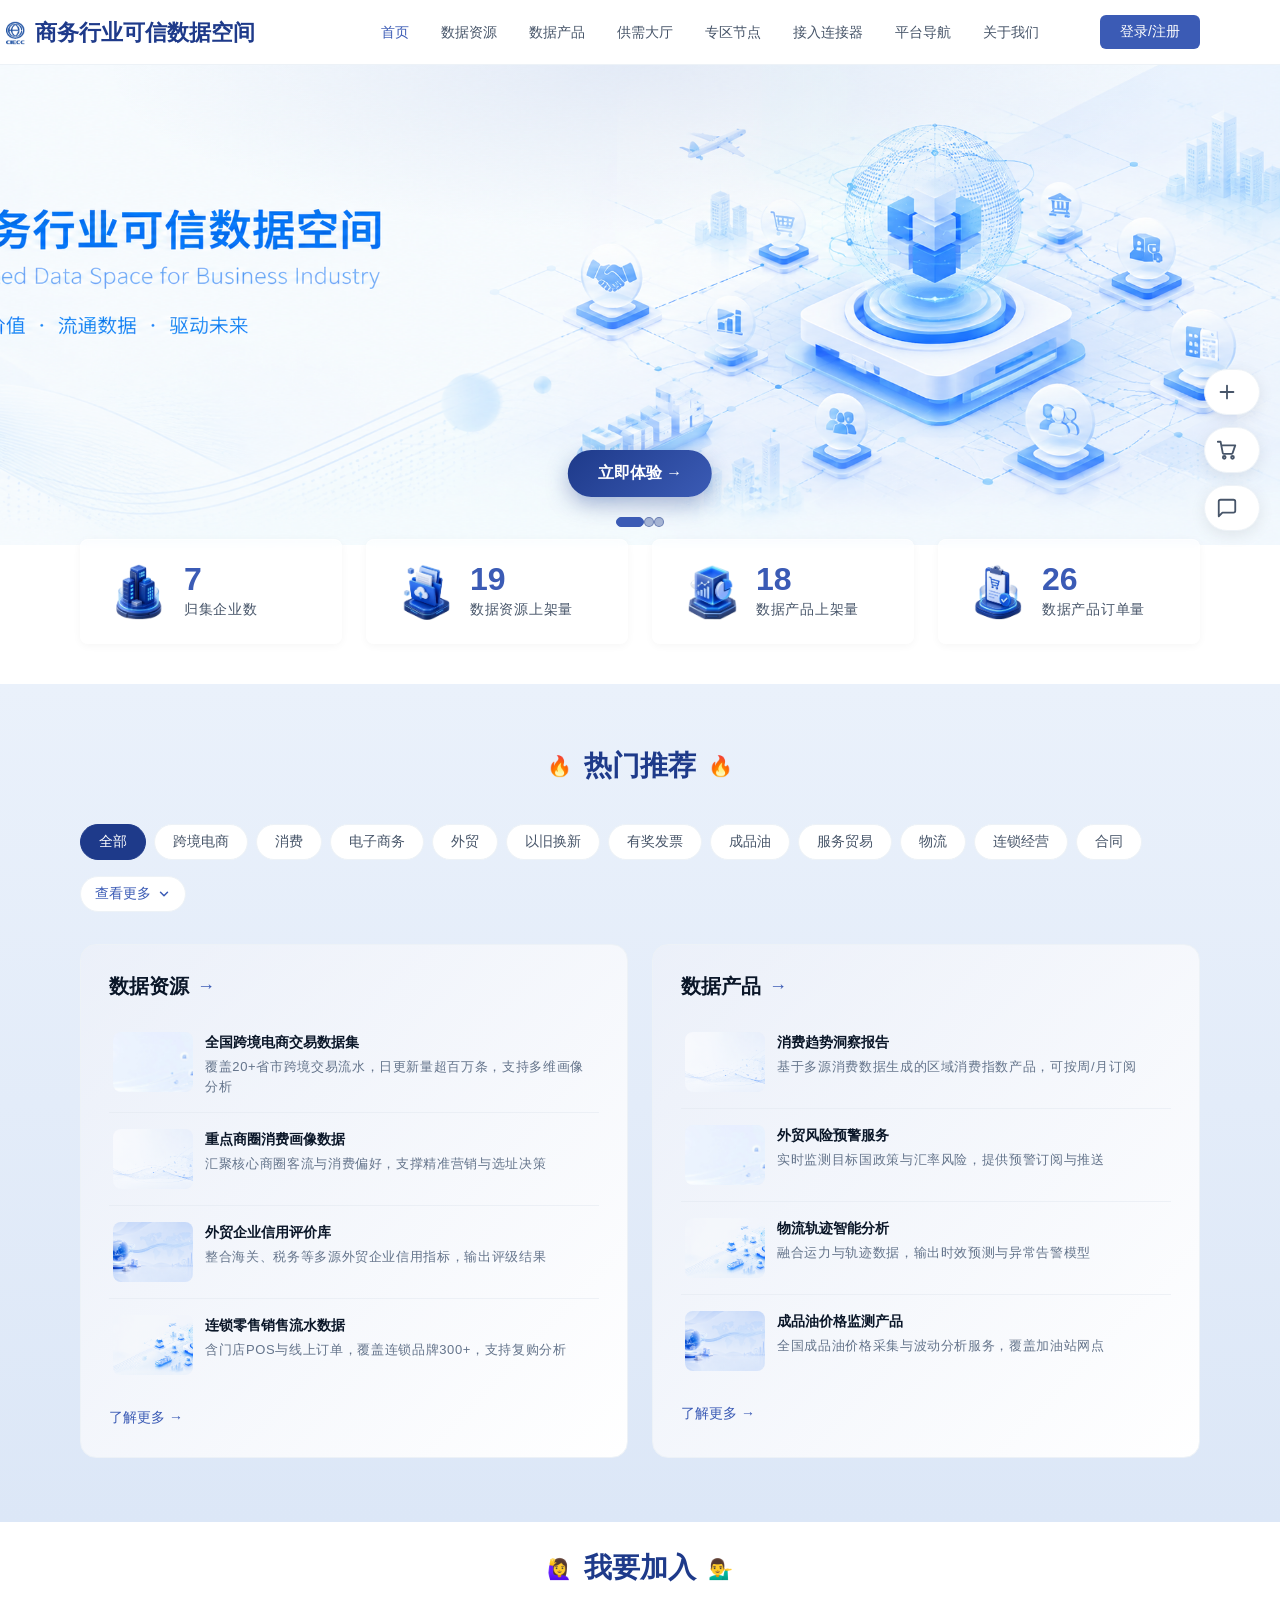
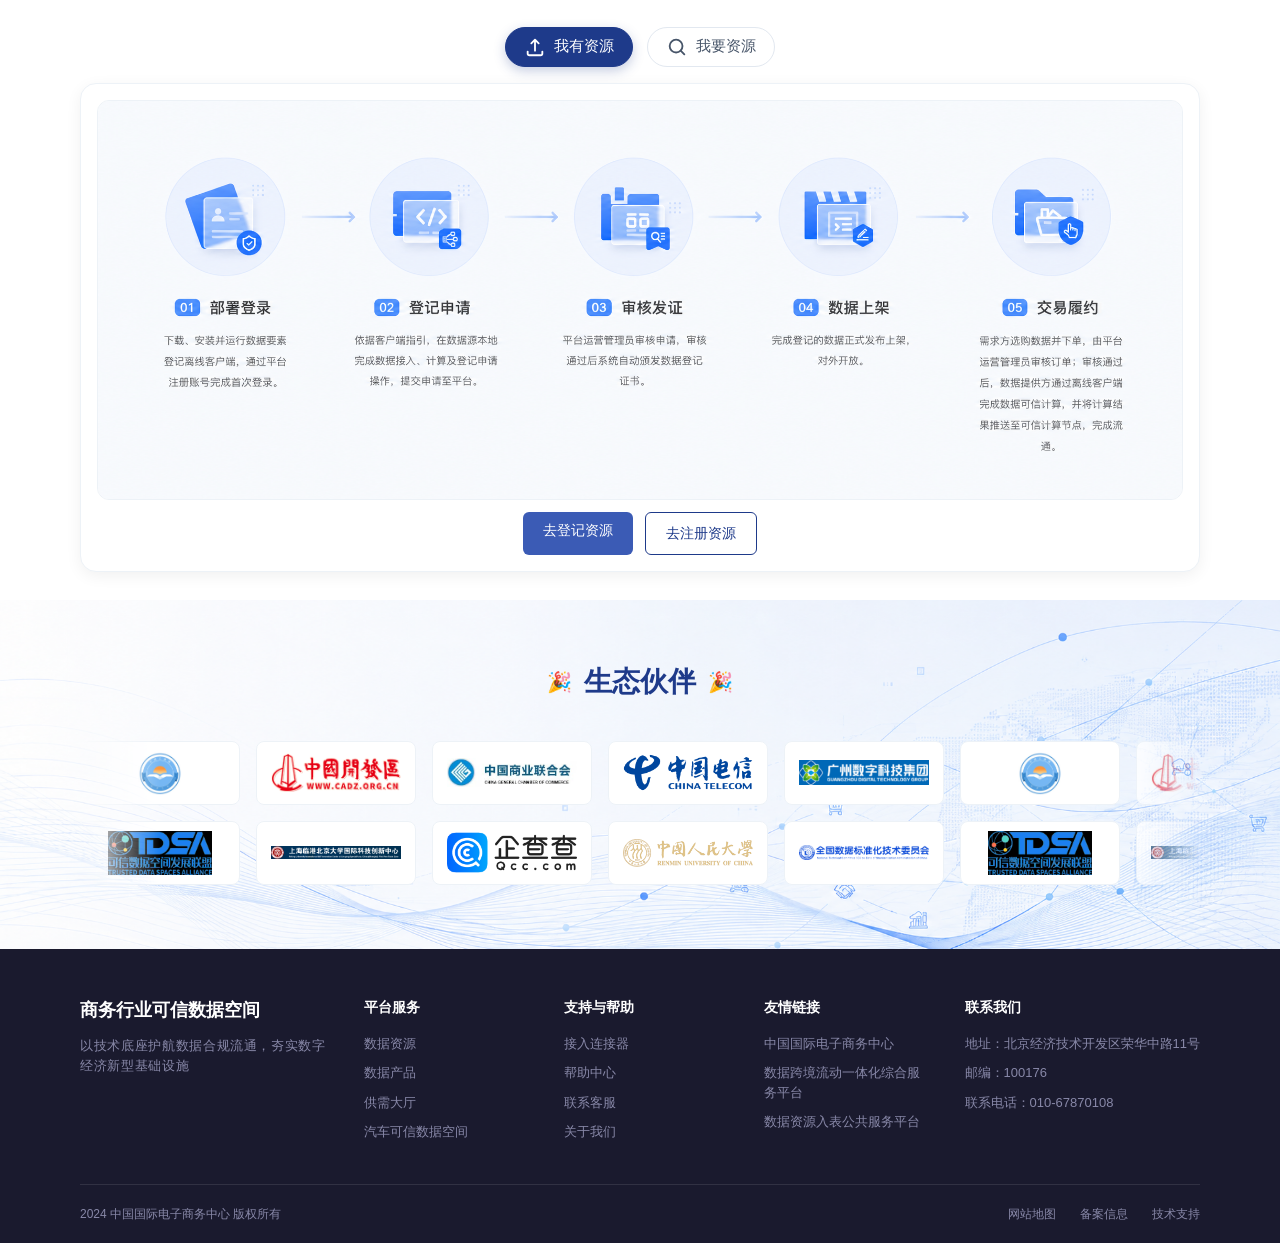
==== commit 08182f8d: "fix(supply-demand): 筛选只保留3项+加展开/收缩按钮+默认折叠" ====
--- a/index.html
+++ b/index.html
@@ -1245,7 +1245,6 @@
       }
     }
   </style>
-  <link rel="stylesheet" href="./assets/css/common.css">
 </head>
 <body>
   <!-- 导航栏 -->
@@ -1257,26 +1256,26 @@
       </div>
       <div class="nav-center" id="navCenter">
         <div class="nav-menu">
-          <a href="index.html" class="nav-link active">首页</a>
-          <a href="data-resource.html" class="nav-link">数据资源</a>
-          <a href="data-product.html" class="nav-link">数据产品</a>
-          <a href="supply-demand.html" class="nav-link">供需大厅</a>
+          <a href="#" class="nav-link active">首页</a>
+          <a href="#" class="nav-link">数据资源</a>
+          <a href="#" class="nav-link">数据产品</a>
+          <a href="#" class="nav-link">供需大厅</a>
           <div class="nav-item-has-dropdown">
-            <a href="zone-nodes.html" class="nav-link">专区节点</a>
+            <a href="#" class="nav-link">专区节点</a>
             <div class="nav-dropdown">
               <a href="car-data-space.html" class="nav-dropdown-item">汽车可信数据空间</a>
             </div>
           </div>
-          <a href="connector.html" class="nav-link">接入连接器</a>
+          <a href="#" class="nav-link">接入连接器</a>
           <div class="nav-item-has-dropdown">
-            <a href="platform-nav.html" class="nav-link">平台导航</a>
+            <a href="#" class="nav-link">平台导航</a>
             <div class="nav-dropdown">
               <a href="index.html" class="nav-dropdown-item current">商务行业可信数据空间</a>
               <a href="kuajing.html" class="nav-dropdown-item">数据跨境流动一体化综合服务平台</a>
               <a href="rukiao.html" class="nav-dropdown-item">数据资源入表公共服务平台</a>
             </div>
           </div>
-          <a href="about.html" class="nav-link">关于我们</a>
+          <a href="#" class="nav-link">关于我们</a>
         </div>
       </div>
       <div class="nav-right">
@@ -1416,10 +1415,10 @@
             <div class="recommend-list">
               <div class="recommend-item"><img class="recommend-thumb" src="./assets/images/child-bg.png"><div><div class="recommend-item-title">全国跨境电商交易数据集</div><div class="recommend-item-desc">覆盖20+省市跨境交易流水，日更新量超百万条，支持多维画像分析</div></div></div>
               <div class="recommend-item"><img class="recommend-thumb" src="./assets/images/joinus-bg.png"><div><div class="recommend-item-title">重点商圈消费画像数据</div><div class="recommend-item-desc">汇聚核心商圈客流与消费偏好，支撑精准营销与选址决策</div></div></div>
-              <div class="recommend-item"><img class="recommend-thumb" src="./assets/images/firefly-expand.png"><div><div class="recommend-item-title">外贸企业信用评价库</div><div class="recommend-item-desc">整合海关、税务等多源外贸企业信用指标，输出评级结果</div></div></div>
-              <div class="recommend-item"><img class="recommend-thumb" src="./assets/images/chatgpt-20260821.png"><div><div class="recommend-item-title">连锁零售销售流水数据</div><div class="recommend-item-desc">含门店POS与线上订单，覆盖连锁品牌300+，支持复购分析</div></div></div>
+              <div class="recommend-item"><img class="recommend-thumb" src="./assets/images/Firefly_gpt-image_扩图 634693.png"><div><div class="recommend-item-title">外贸企业信用评价库</div><div class="recommend-item-desc">整合海关、税务等多源外贸企业信用指标，输出评级结果</div></div></div>
+              <div class="recommend-item"><img class="recommend-thumb" src="./assets/images/ChatGPT Image 2026年8月21日 16_40_35.png"><div><div class="recommend-item-title">连锁零售销售流水数据</div><div class="recommend-item-desc">含门店POS与线上订单，覆盖连锁品牌300+，支持复购分析</div></div></div>
             </div>
-            <a href="data-resource.html" class="recommend-more">了解更多 →</a>
+            <a href="#" class="recommend-more" data-toast="数据资源页面正在建设中，敬请期待">了解更多 →</a>
           </div>
 
           <div class="recommend-card">
@@ -1430,10 +1429,10 @@
             <div class="recommend-list">
               <div class="recommend-item"><img class="recommend-thumb" src="./assets/images/joinus-bg.png"><div><div class="recommend-item-title">消费趋势洞察报告</div><div class="recommend-item-desc">基于多源消费数据生成的区域消费指数产品，可按周/月订阅</div></div></div>
               <div class="recommend-item"><img class="recommend-thumb" src="./assets/images/child-bg.png"><div><div class="recommend-item-title">外贸风险预警服务</div><div class="recommend-item-desc">实时监测目标国政策与汇率风险，提供预警订阅与推送</div></div></div>
-              <div class="recommend-item"><img class="recommend-thumb" src="./assets/images/chatgpt-20260821.png"><div><div class="recommend-item-title">物流轨迹智能分析</div><div class="recommend-item-desc">融合运力与轨迹数据，输出时效预测与异常告警模型</div></div></div>
-              <div class="recommend-item"><img class="recommend-thumb" src="./assets/images/firefly-expand.png"><div><div class="recommend-item-title">成品油价格监测产品</div><div class="recommend-item-desc">全国成品油价格采集与波动分析服务，覆盖加油站网点</div></div></div>
+              <div class="recommend-item"><img class="recommend-thumb" src="./assets/images/ChatGPT Image 2026年8月21日 16_40_35.png"><div><div class="recommend-item-title">物流轨迹智能分析</div><div class="recommend-item-desc">融合运力与轨迹数据，输出时效预测与异常告警模型</div></div></div>
+              <div class="recommend-item"><img class="recommend-thumb" src="./assets/images/Firefly_gpt-image_扩图 634693.png"><div><div class="recommend-item-title">成品油价格监测产品</div><div class="recommend-item-desc">全国成品油价格采集与波动分析服务，覆盖加油站网点</div></div></div>
             </div>
-            <a href="data-product.html" class="recommend-more">了解更多 →</a>
+            <a href="#" class="recommend-more" data-toast="数据产品页面正在建设中，敬请期待">了解更多 →</a>
           </div>
         </div>
       </div>
@@ -1477,7 +1476,7 @@
           <div class="join-card">
             <div class="join-flowchart"><img src="./assets/images/我要资源流程图.png" alt="我要资源资源流程图"></div>
             <div class="join-actions">
-              <a class="btn-primary" href="supply-demand.html">去发现资源</a>
+              <button class="btn-primary" data-toast="数据资源页面正在建设中，敬请期待">去发现资源</button>
             </div>
           </div>
         </div>
@@ -1516,29 +1515,29 @@
         </div>
         <div class="footer-col">
           <div class="footer-col-title">平台服务</div>
-          <a href="data-resource.html" class="footer-link">数据资源</a>
-          <a href="data-product.html" class="footer-link">数据产品</a>
-          <a href="supply-demand.html" class="footer-link">供需大厅</a>
+          <a href="#" class="footer-link">数据资源</a>
+          <a href="#" class="footer-link">数据产品</a>
+          <a href="#" class="footer-link">供需大厅</a>
           <a href="car-data-space.html" class="footer-link">汽车可信数据空间</a>
         </div>
         <div class="footer-col">
           <div class="footer-col-title">支持与帮助</div>
-          <a href="connector.html" class="footer-link">接入连接器</a>
+          <a href="#" class="footer-link">接入连接器</a>
           <a href="#" class="footer-link">帮助中心</a>
           <a href="#" class="footer-link">联系客服</a>
-          <a href="about.html" class="footer-link">关于我们</a>
+          <a href="#" class="footer-link">关于我们</a>
         </div>
         <div class="footer-col">
           <div class="footer-col-title">友情链接</div>
           <a href="#" class="footer-link">中国国际电子商务中心</a>
-          <a href="kuajing.html" class="footer-link">数据跨境流动一体化综合服务平台</a>
-          <a href="rukiao.html" class="footer-link">数据资源入表公共服务平台</a>
+          <a href="#" class="footer-link">数据跨境流动一体化综合服务平台</a>
+          <a href="#" class="footer-link">数据资源入表公共服务平台</a>
         </div>
         <div class="footer-col footer-contact-col">
           <div class="footer-col-title">联系我们</div>
           <a href="#" class="footer-link">地址：北京经济技术开发区荣华中路11号</a>
           <a href="#" class="footer-link">邮编：100176</a>
-          <a href="tel:010-67870108" class="footer-link">联系电话：010-67870108</a>
+          <a href="#" class="footer-link">联系电话：010-67870108</a>
         </div>
       </div>
       <div class="footer-divider"></div>
@@ -1554,9 +1553,6 @@
   </footer>
 
   <script>
-    // 初始平台（单一站点，无平台切换）
-    const currentPlatformName = '可信数据空间';
-
     // 我要加入 Tab 切换
     const joinTabs = document.querySelectorAll('.join-tab');
     const joinPanels = document.querySelectorAll('.join-panel');
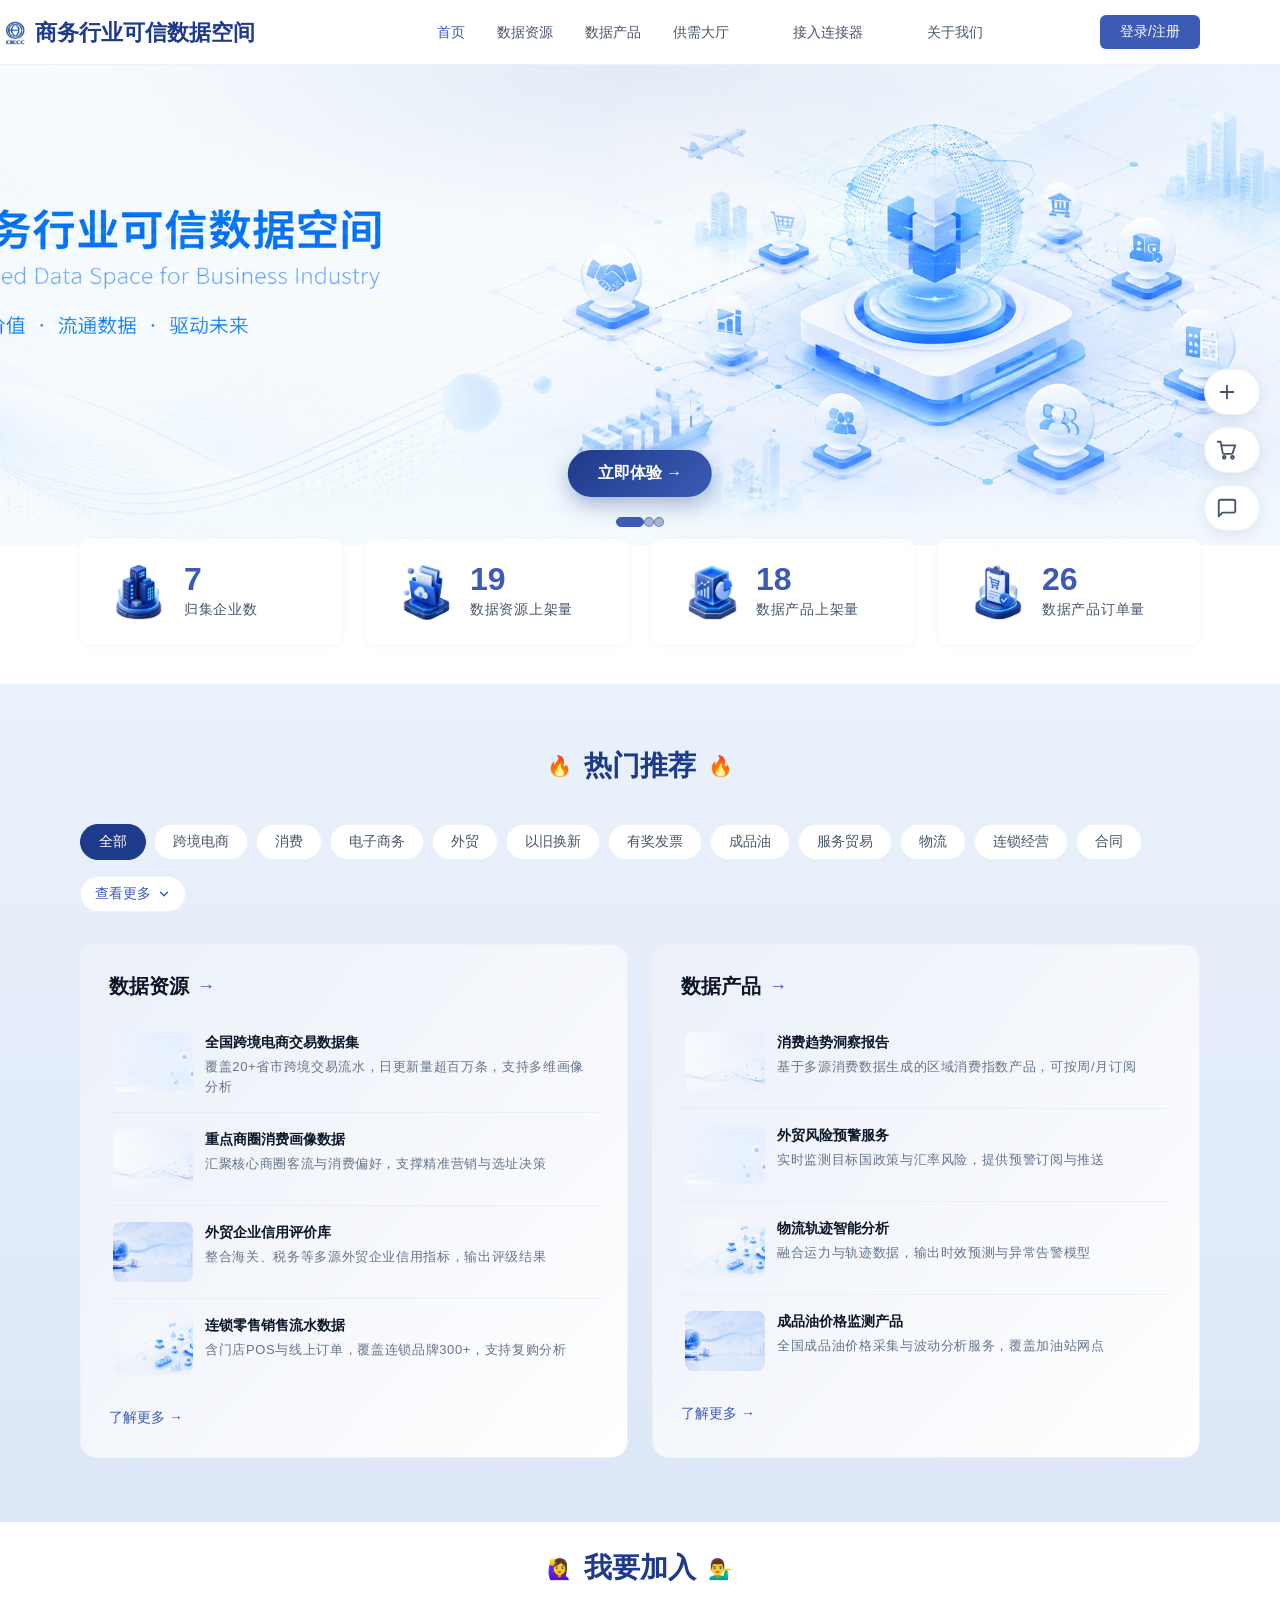
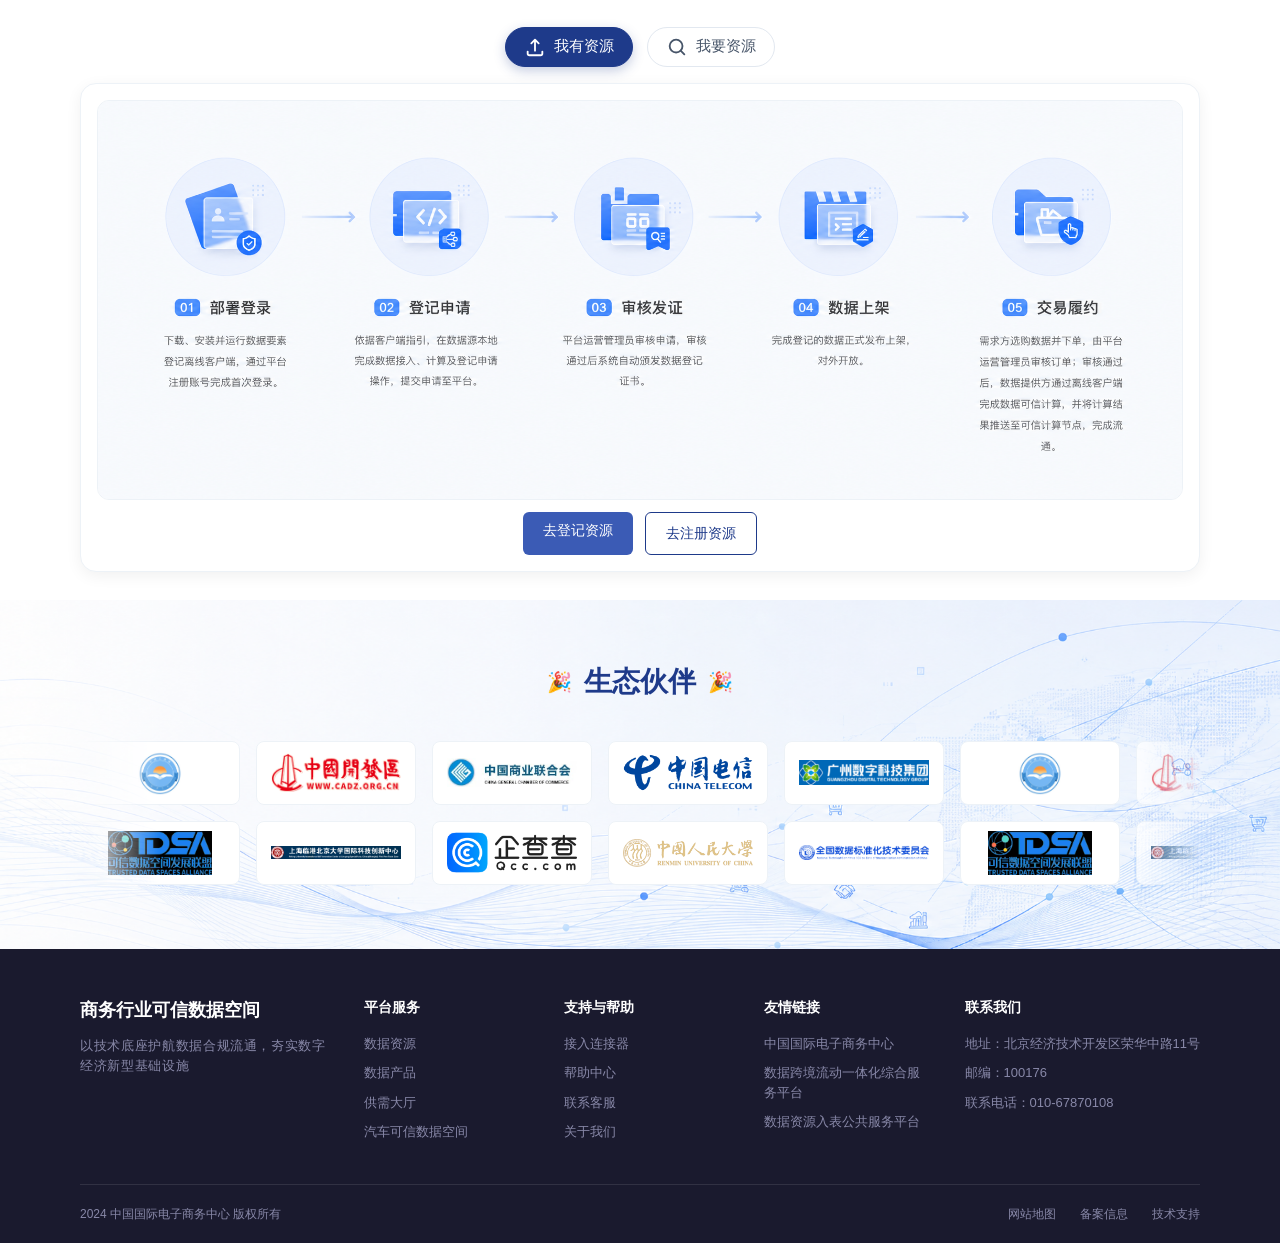
==== commit 50d59a56: "refactor(supply-demand): 行业分类字段统一用首页筛选字段" ====
--- a/index.html
+++ b/index.html
@@ -1256,26 +1256,24 @@
       </div>
       <div class="nav-center" id="navCenter">
         <div class="nav-menu">
-          <a href="#" class="nav-link active">首页</a>
-          <a href="#" class="nav-link">数据资源</a>
-          <a href="#" class="nav-link">数据产品</a>
-          <a href="#" class="nav-link">供需大厅</a>
+          <a href="index.html" class="nav-link active">首页</a>
+          <a href="data-resource.html" class="nav-link">数据资源</a>
+          <a href="data-product.html" class="nav-link">数据产品</a>
+          <a href="supply-demand.html" class="nav-link">供需大厅</a>
           <div class="nav-item-has-dropdown">
-            <a href="#" class="nav-link">专区节点</a>
             <div class="nav-dropdown">
               <a href="car-data-space.html" class="nav-dropdown-item">汽车可信数据空间</a>
             </div>
           </div>
-          <a href="#" class="nav-link">接入连接器</a>
+          <a href="connector.html" class="nav-link">接入连接器</a>
           <div class="nav-item-has-dropdown">
-            <a href="#" class="nav-link">平台导航</a>
             <div class="nav-dropdown">
               <a href="index.html" class="nav-dropdown-item current">商务行业可信数据空间</a>
               <a href="kuajing.html" class="nav-dropdown-item">数据跨境流动一体化综合服务平台</a>
               <a href="rukiao.html" class="nav-dropdown-item">数据资源入表公共服务平台</a>
             </div>
           </div>
-          <a href="#" class="nav-link">关于我们</a>
+          <a href="about.html" class="nav-link">关于我们</a>
         </div>
       </div>
       <div class="nav-right">
@@ -1515,23 +1513,23 @@
         </div>
         <div class="footer-col">
           <div class="footer-col-title">平台服务</div>
-          <a href="#" class="footer-link">数据资源</a>
-          <a href="#" class="footer-link">数据产品</a>
-          <a href="#" class="footer-link">供需大厅</a>
+          <a href="data-resource.html" class="footer-link">数据资源</a>
+          <a href="data-product.html" class="footer-link">数据产品</a>
+          <a href="supply-demand.html" class="footer-link">供需大厅</a>
           <a href="car-data-space.html" class="footer-link">汽车可信数据空间</a>
         </div>
         <div class="footer-col">
           <div class="footer-col-title">支持与帮助</div>
-          <a href="#" class="footer-link">接入连接器</a>
+          <a href="connector.html" class="footer-link">接入连接器</a>
           <a href="#" class="footer-link">帮助中心</a>
           <a href="#" class="footer-link">联系客服</a>
-          <a href="#" class="footer-link">关于我们</a>
+          <a href="about.html" class="footer-link">关于我们</a>
         </div>
         <div class="footer-col">
           <div class="footer-col-title">友情链接</div>
           <a href="#" class="footer-link">中国国际电子商务中心</a>
-          <a href="#" class="footer-link">数据跨境流动一体化综合服务平台</a>
-          <a href="#" class="footer-link">数据资源入表公共服务平台</a>
+          <a href="kuajing.html" class="footer-link">数据跨境流动一体化综合服务平台</a>
+          <a href="rukiao.html" class="footer-link">数据资源入表公共服务平台</a>
         </div>
         <div class="footer-col footer-contact-col">
           <div class="footer-col-title">联系我们</div>
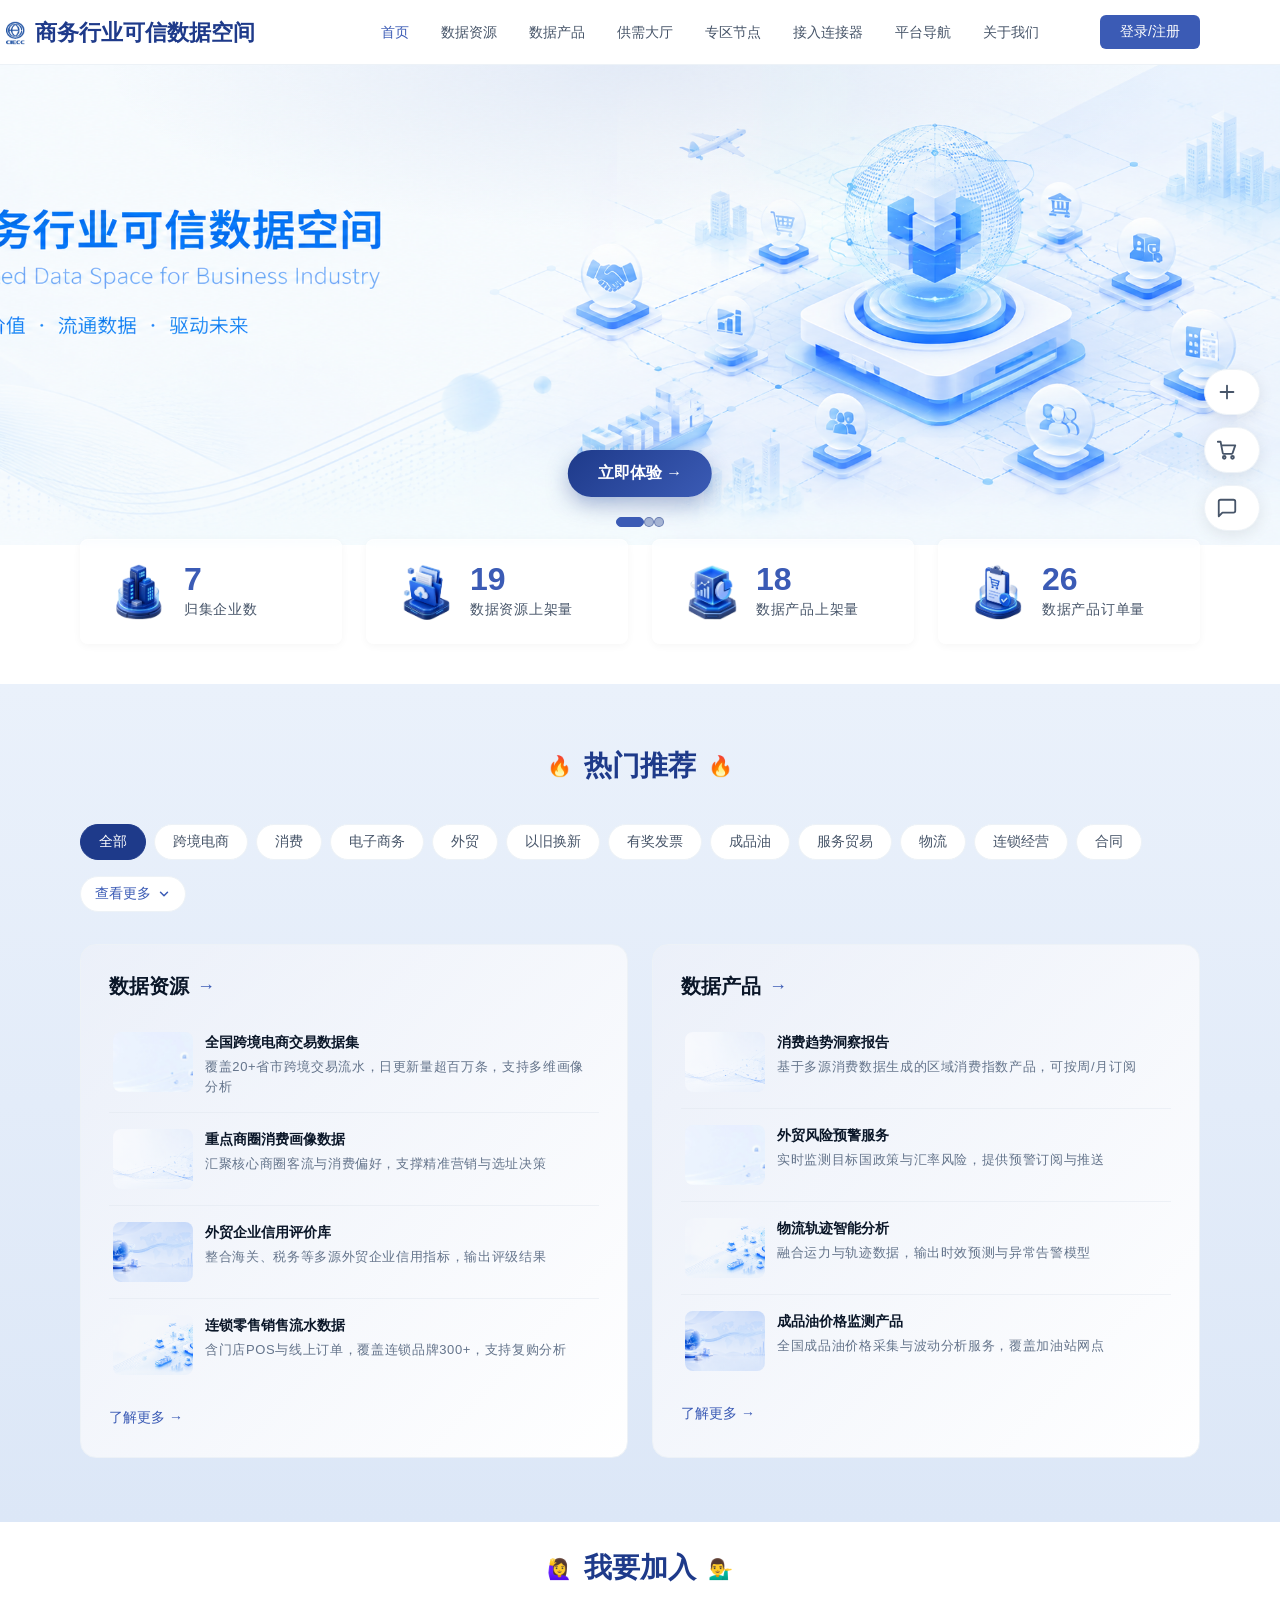
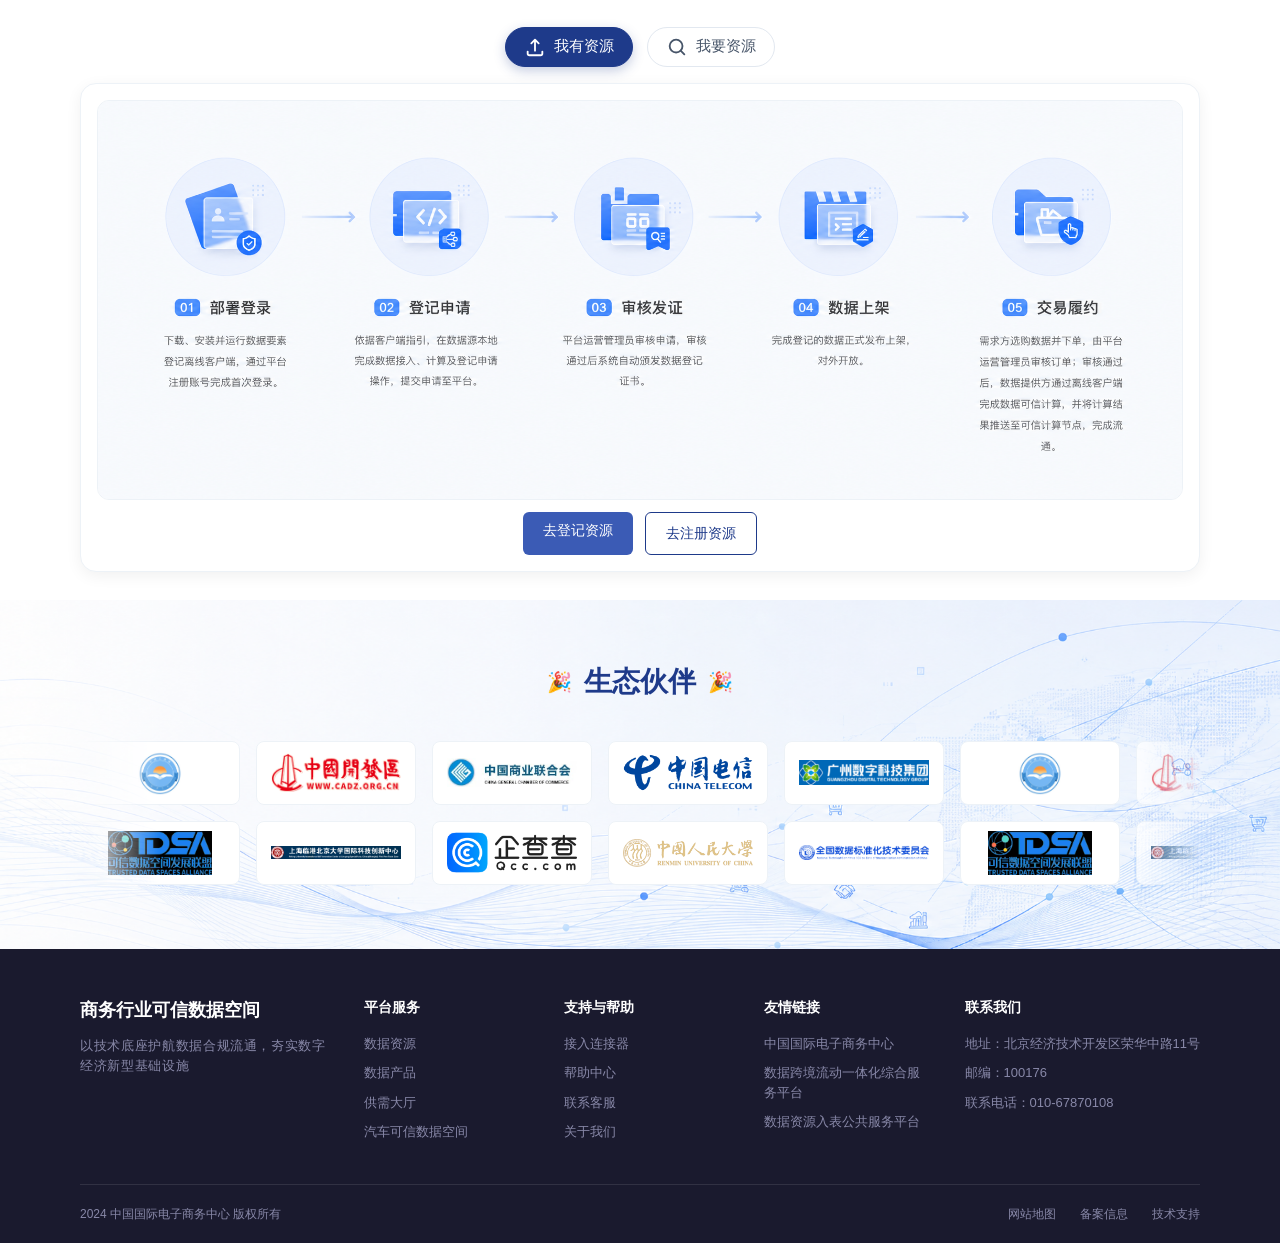
==== commit b409e597: "fix: index.html 导航恢复专区节点和平台导航链接" ====
--- a/index.html
+++ b/index.html
@@ -1261,12 +1261,14 @@
           <a href="data-product.html" class="nav-link">数据产品</a>
           <a href="supply-demand.html" class="nav-link">供需大厅</a>
           <div class="nav-item-has-dropdown">
+            <a href="zone-nodes.html" class="nav-link">专区节点</a>
             <div class="nav-dropdown">
               <a href="car-data-space.html" class="nav-dropdown-item">汽车可信数据空间</a>
             </div>
           </div>
           <a href="connector.html" class="nav-link">接入连接器</a>
           <div class="nav-item-has-dropdown">
+            <a href="platform-nav.html" class="nav-link">平台导航</a>
             <div class="nav-dropdown">
               <a href="index.html" class="nav-dropdown-item current">商务行业可信数据空间</a>
               <a href="kuajing.html" class="nav-dropdown-item">数据跨境流动一体化综合服务平台</a>
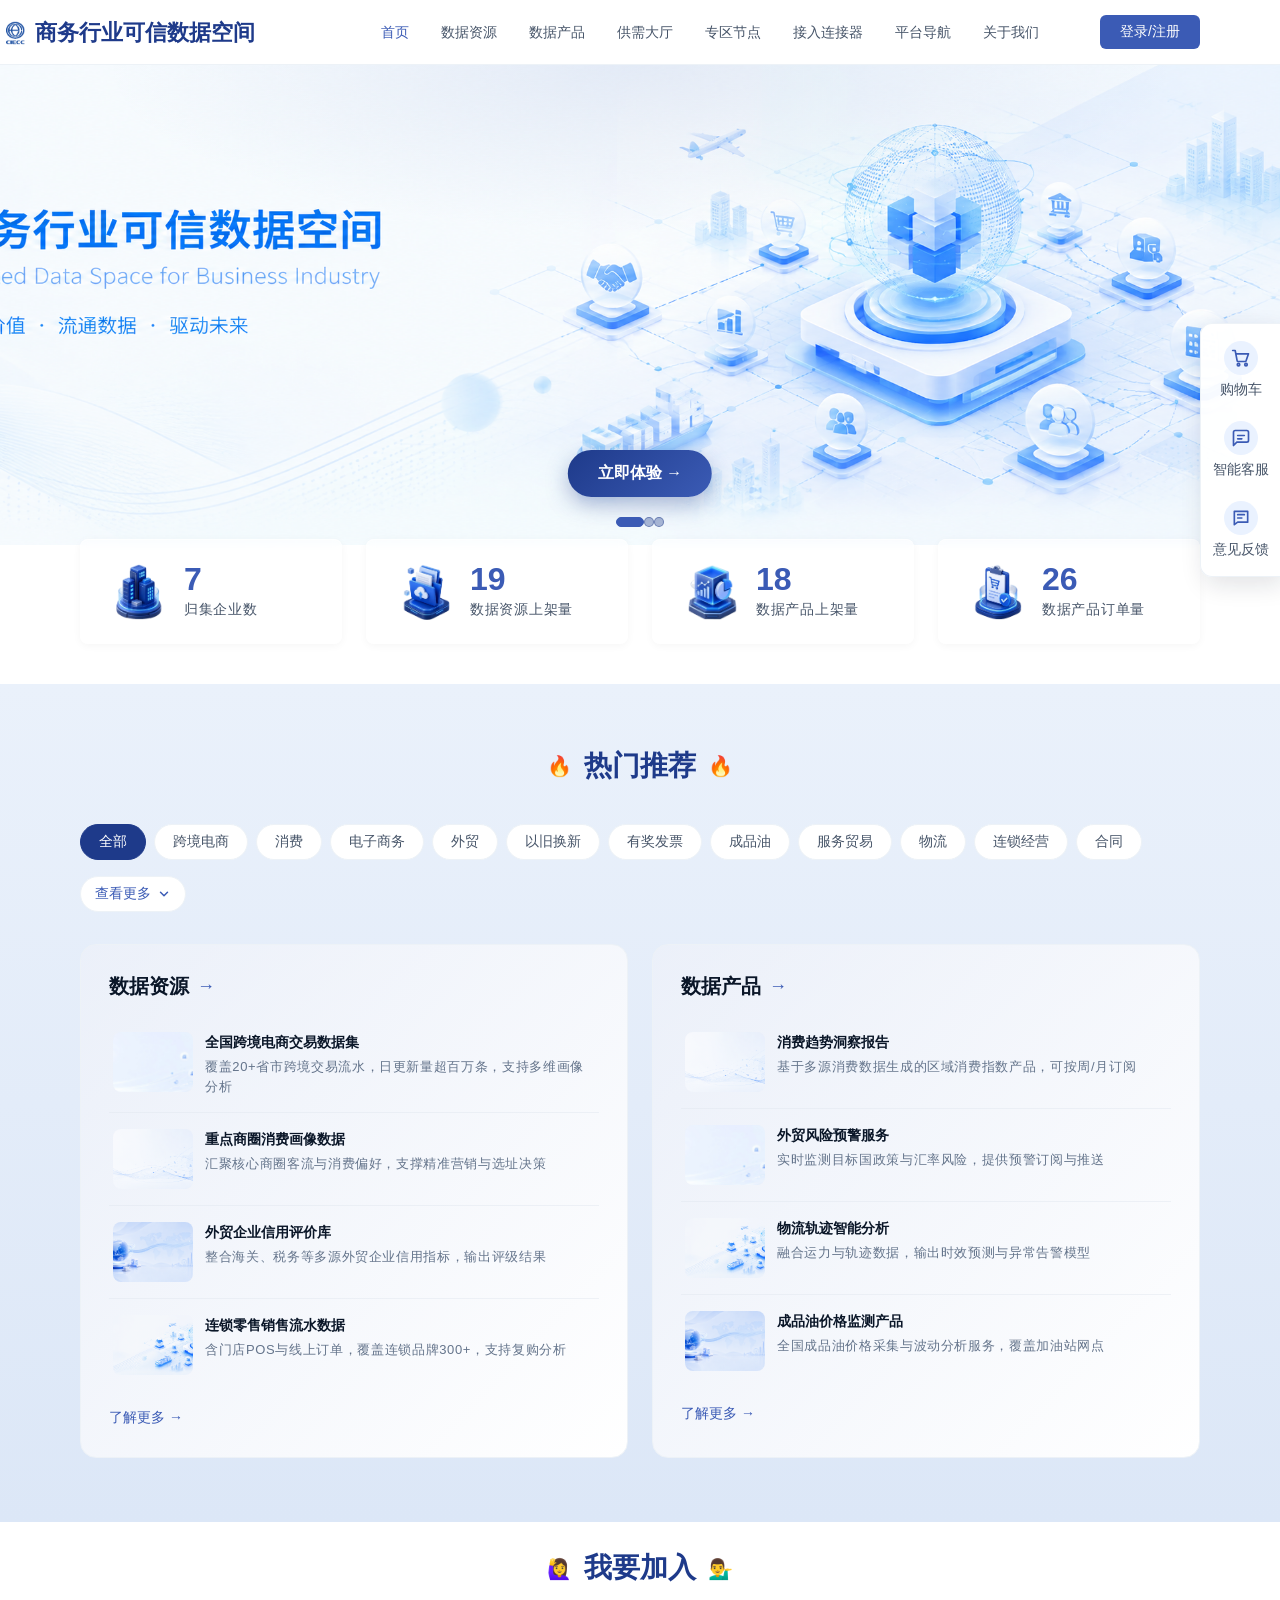
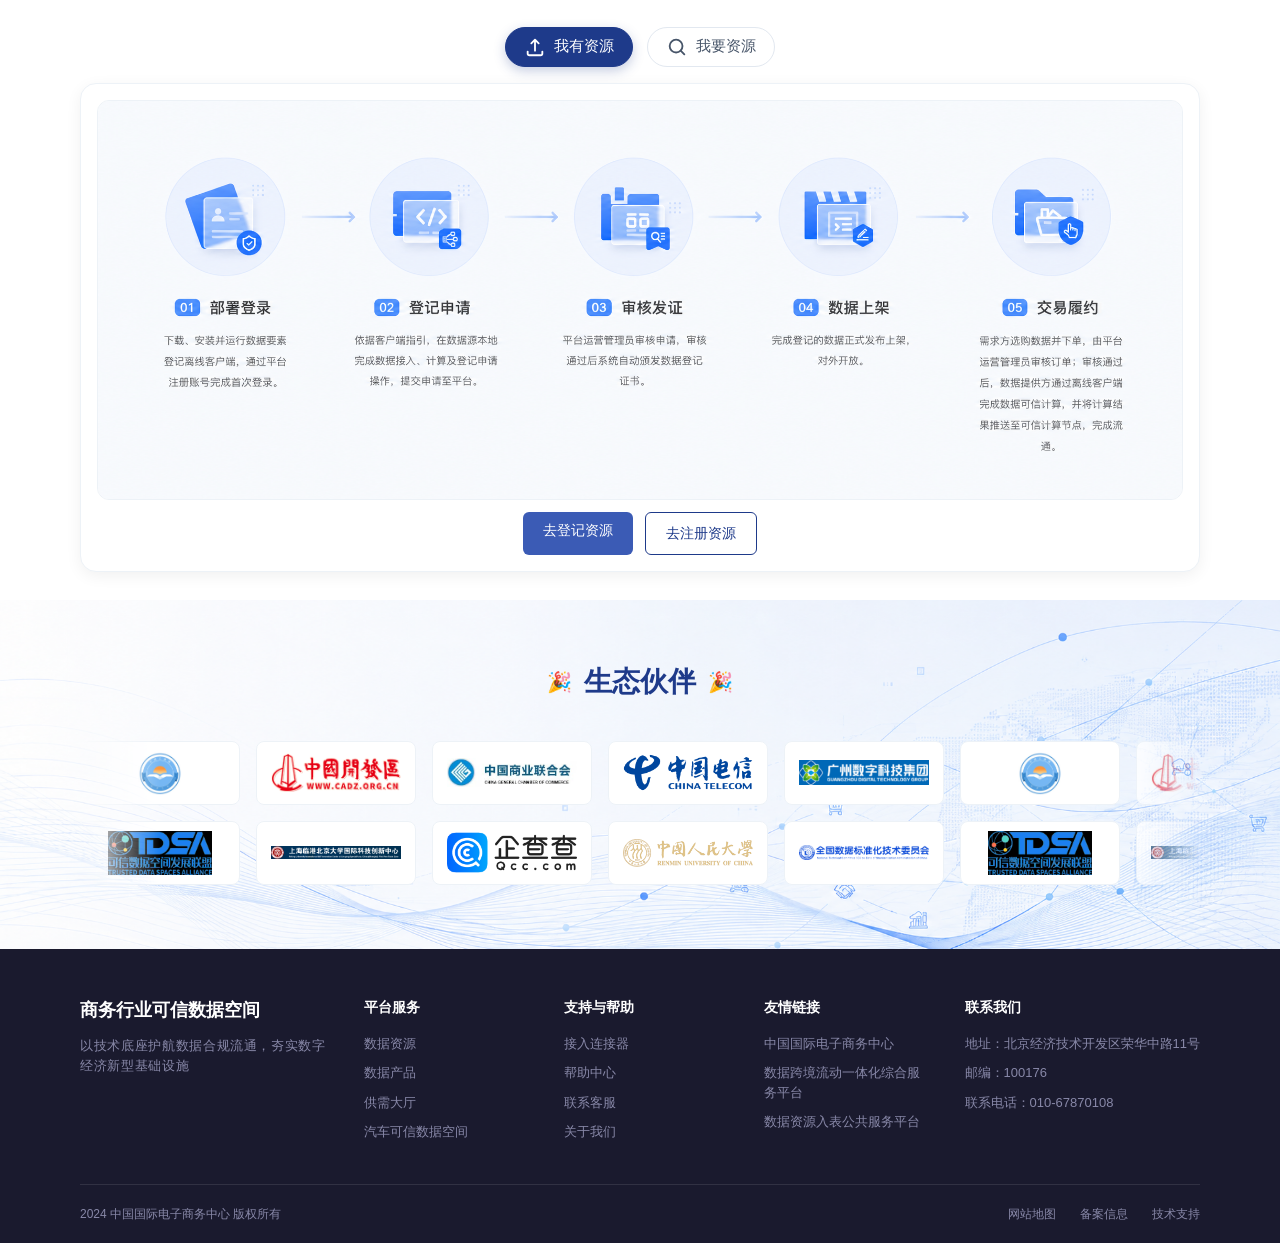
==== commit 3c05ba70: "修改侧边栏" ====
--- a/index.html
+++ b/index.html
@@ -221,63 +221,67 @@
     .side-bar {
       position: fixed;
       top: 50%;
-      right: 20px;
+      right: 0;
       transform: translateY(-50%);
       z-index: 200;
       display: flex;
       flex-direction: column;
-      gap: 12px;
+      gap: 4px;
+      width: 80px;
+      padding: 8px 4px;
+      background: rgba(255, 255, 255, 0.96);
+      border: 1px solid var(--border-light);
+      border-right: 0;
+      border-radius: var(--radius-lg) 0 0 var(--radius-lg);
+      box-shadow: 4px 8px 24px rgba(15, 23, 42, 0.12);
     }
 
     .side-item {
       display: flex;
-      align-items: center;
-      justify-content: flex-end;
-      gap: 10px;
-      padding: 10px;
-      border: 1px solid var(--border-light);
-      border-radius: var(--radius-full);
-      background: var(--white);
+      flex-direction: column;
+      align-items: center;
+      justify-content: center;
+      gap: 6px;
+      width: 100%;
+      min-height: 76px;
+      padding: 8px 2px;
+      border: 0;
+      border-radius: var(--radius-md);
+      background: transparent;
       color: var(--text-secondary);
-      box-shadow: 0 4px 16px rgba(0, 0, 0, 0.08);
       cursor: pointer;
       transition: all 0.2s;
-      overflow: hidden;
     }
 
     .side-item:hover {
-      background: var(--primary-light);
-      color: var(--white);
-      border-color: var(--primary-light);
+      background: var(--primary-bg);
+      color: var(--primary-light);
     }
 
     .side-icon {
       display: flex;
       align-items: center;
       justify-content: center;
-      width: 24px;
-      height: 24px;
+      width: 34px;
+      height: 34px;
       flex-shrink: 0;
+      color: var(--primary-light);
+      background: #EAF2FF;
+      border-radius: 50%;
     }
 
     .side-icon svg {
-      width: 22px;
-      height: 22px;
+      width: 20px;
+      height: 20px;
     }
 
     .side-label {
-      max-width: 0;
-      opacity: 0;
+      max-width: none;
+      opacity: 1;
       font-size: 14px;
       font-weight: 500;
       white-space: nowrap;
-      transition: max-width 0.25s ease, opacity 0.2s ease, margin 0.25s ease;
-    }
-
-    .side-item:hover .side-label {
-      max-width: 80px;
-      opacity: 1;
-      margin-left: 4px;
+      transition: color 0.2s ease;
     }
 
     .side-toast {
@@ -1286,14 +1290,6 @@
 
   <!-- 侧边栏 -->
   <aside class="side-bar">
-    <button class="side-item" data-action="publish">
-      <span class="side-icon">
-        <svg viewBox="0 0 24 24" fill="none" stroke="currentColor" stroke-width="2" stroke-linecap="round" stroke-linejoin="round">
-          <path d="M12 5v14M5 12h14"/>
-        </svg>
-      </span>
-      <span class="side-label">发布需求</span>
-    </button>
     <button class="side-item" data-action="cart">
       <span class="side-icon">
         <svg viewBox="0 0 24 24" fill="none" stroke="currentColor" stroke-width="2" stroke-linecap="round" stroke-linejoin="round">
@@ -1308,9 +1304,19 @@
       <span class="side-icon">
         <svg viewBox="0 0 24 24" fill="none" stroke="currentColor" stroke-width="2" stroke-linecap="round" stroke-linejoin="round">
           <path d="M21 15a2 2 0 01-2 2H7l-4 4V5a2 2 0 012-2h14a2 2 0 012 2z"/>
+          <path d="M8 9h8M8 13h5"/>
         </svg>
       </span>
-      <span class="side-label">联系客服</span>
+      <span class="side-label">智能客服</span>
+    </button>
+    <button class="side-item" data-action="feedback">
+      <span class="side-icon">
+        <svg viewBox="0 0 24 24" fill="none" stroke="currentColor" stroke-width="2" stroke-linecap="round" stroke-linejoin="round">
+          <path d="M4 4h16v13H8l-4 3V4z"/>
+          <path d="M8 8h8M8 12h5"/>
+        </svg>
+      </span>
+      <span class="side-label">意见反馈</span>
     </button>
   </aside>
 
@@ -1418,7 +1424,7 @@
               <div class="recommend-item"><img class="recommend-thumb" src="./assets/images/Firefly_gpt-image_扩图 634693.png"><div><div class="recommend-item-title">外贸企业信用评价库</div><div class="recommend-item-desc">整合海关、税务等多源外贸企业信用指标，输出评级结果</div></div></div>
               <div class="recommend-item"><img class="recommend-thumb" src="./assets/images/ChatGPT Image 2026年8月21日 16_40_35.png"><div><div class="recommend-item-title">连锁零售销售流水数据</div><div class="recommend-item-desc">含门店POS与线上订单，覆盖连锁品牌300+，支持复购分析</div></div></div>
             </div>
-            <a href="#" class="recommend-more" data-toast="数据资源页面正在建设中，敬请期待">了解更多 →</a>
+            <a href="data-resource.html" class="recommend-more">了解更多 →</a>
           </div>
 
           <div class="recommend-card">
@@ -1432,7 +1438,7 @@
               <div class="recommend-item"><img class="recommend-thumb" src="./assets/images/ChatGPT Image 2026年8月21日 16_40_35.png"><div><div class="recommend-item-title">物流轨迹智能分析</div><div class="recommend-item-desc">融合运力与轨迹数据，输出时效预测与异常告警模型</div></div></div>
               <div class="recommend-item"><img class="recommend-thumb" src="./assets/images/Firefly_gpt-image_扩图 634693.png"><div><div class="recommend-item-title">成品油价格监测产品</div><div class="recommend-item-desc">全国成品油价格采集与波动分析服务，覆盖加油站网点</div></div></div>
             </div>
-            <a href="#" class="recommend-more" data-toast="数据产品页面正在建设中，敬请期待">了解更多 →</a>
+            <a href="data-product.html" class="recommend-more">了解更多 →</a>
           </div>
         </div>
       </div>
@@ -1476,7 +1482,7 @@
           <div class="join-card">
             <div class="join-flowchart"><img src="./assets/images/我要资源流程图.png" alt="我要资源资源流程图"></div>
             <div class="join-actions">
-              <button class="btn-primary" data-toast="数据资源页面正在建设中，敬请期待">去发现资源</button>
+              <a class="btn-primary" href="supply-demand.html">去发现资源</a>
             </div>
           </div>
         </div>
@@ -1583,9 +1589,9 @@
     const sideItems = document.querySelectorAll('.side-item');
     const sideToast = document.getElementById('sideToast');
     const sideToastMessages = {
-      publish: '发布需求（占位）',
       cart: '购物车（占位）',
-      service: '联系客服（占位）'
+      service: '智能客服（占位）',
+      feedback: '意见反馈（占位）'
     };
     let sideToastTimer = null;
 
@@ -1675,4 +1681,4 @@
     })();
   </script>
 </body>
-</html>+</html>
